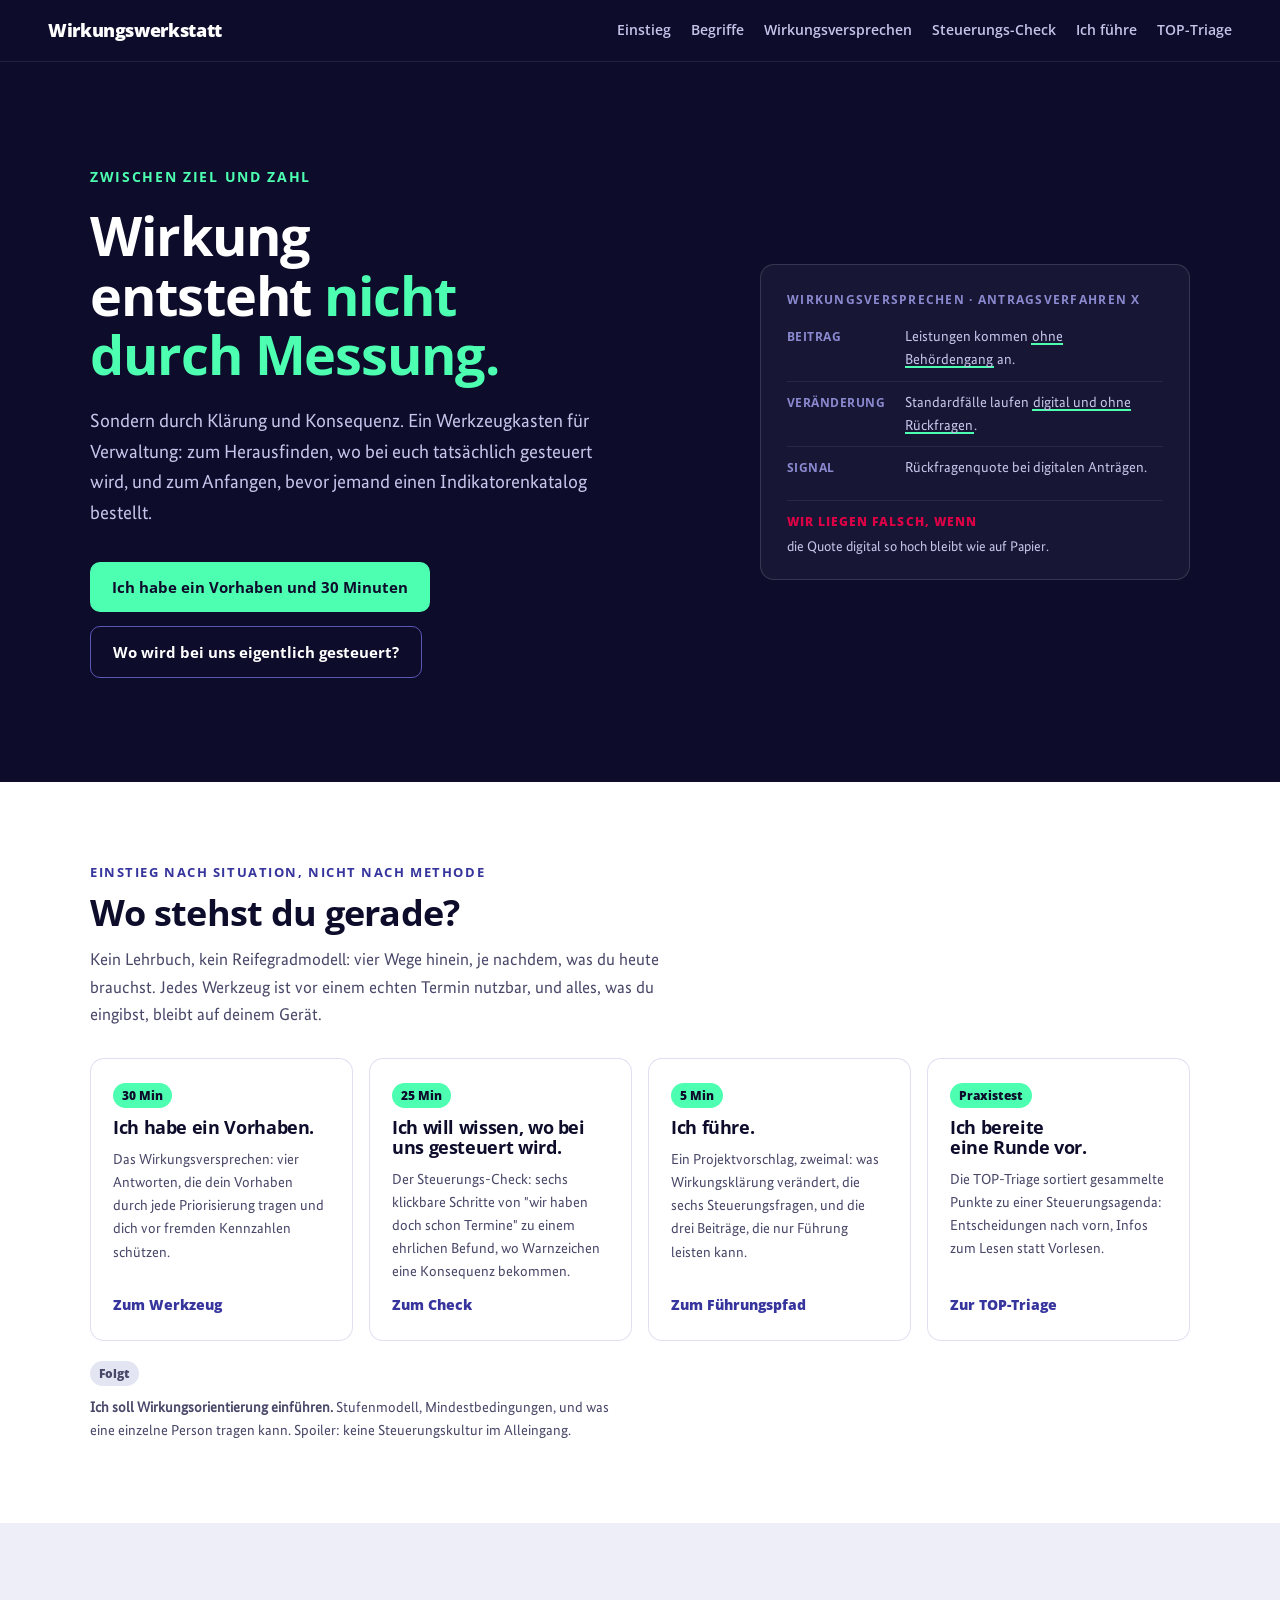
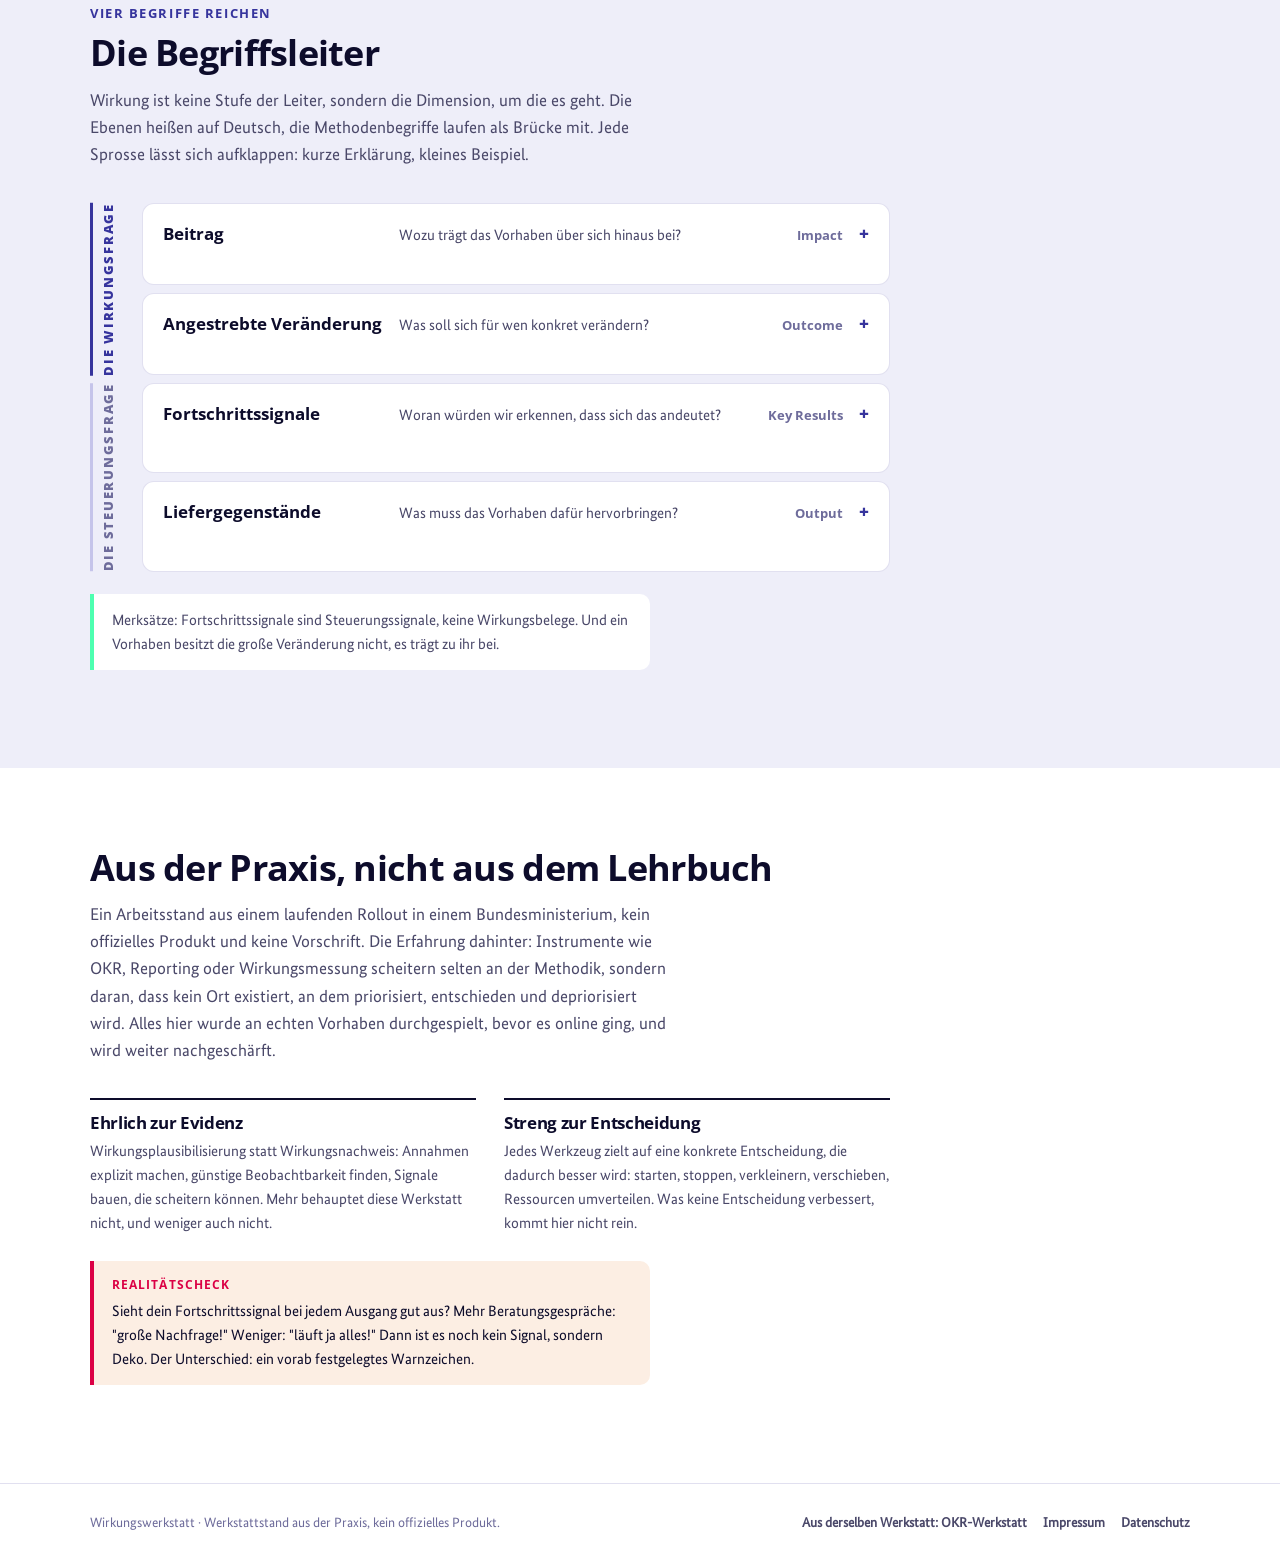
==== index.html @ 500b24b6 "Redesign" ====
<!DOCTYPE html>
<html lang="de">
<head>
<meta charset="UTF-8">
<meta name="viewport" content="width=device-width, initial-scale=1.0">
<title>Wirkungswerkstatt · Werkzeuge für Wirkungsorientierung in der Verwaltung</title>
<meta name="description" content="Werkzeuge für Wirkungsorientierung und Wirkungssteuerung in der Verwaltung: Klärung vor Messung, Entscheidungen vor Indikatoren. Ein Werkstattstand aus der Praxis.">
<link rel="stylesheet" href="shared/style.css">
</head>
<body>

<nav class="top">
  <a class="brand" href="index.html">Wirkungswerkstatt</a>
  <div class="links">
    <a href="#pfade">Einstieg</a>
    <a href="#leiter">Begriffe</a>
    <a href="wirkungsversprechen.html">Wirkungsversprechen</a>
    <a href="steuerungs-check.html">Steuerungs-Check</a>
    <a href="fuehrungspfad.html">Ich führe</a>
    <a href="top-triage.html">TOP-Triage</a>
  </div>
</nav>

<header class="hero">
  <div class="wrap split">
    <div>
      <div class="kicker">Zwischen Ziel und Zahl</div>
      <h1>Wirkung entsteht <span class="hl">nicht durch Messung.</span></h1>
      <p class="sub">Sondern durch Klärung und Konsequenz. Ein Werkzeugkasten für Verwaltung: zum Herausfinden, wo bei euch tatsächlich gesteuert wird, und zum Anfangen, bevor jemand einen Indikatorenkatalog bestellt.</p>
      <div class="ctas">
        <a class="btn minze" href="wirkungsversprechen.html">Ich habe ein Vorhaben und 30 Minuten</a>
        <a class="btn ghost-dunkel" href="steuerungs-check.html">Wo wird bei uns eigentlich gesteuert?</a>
      </div>
    </div>
    <div class="werkzettel" aria-hidden="true">
      <div class="wz-label">Wirkungsversprechen · Antragsverfahren X</div>
      <div class="wz-row" style="border-top:none; padding-top:0;"><span class="wz-k">Beitrag</span><span class="wz-v">Leistungen kommen <span class="mk">ohne Behördengang</span>&nbsp;an.</span></div>
      <div class="wz-row"><span class="wz-k">Veränderung</span><span class="wz-v">Standardfälle laufen <span class="mk">digital und ohne Rückfragen</span>.</span></div>
      <div class="wz-row"><span class="wz-k">Signal</span><span class="wz-v">Rückfragenquote bei digitalen Anträgen.</span></div>
      <div class="wz-warn"><b>Wir liegen falsch, wenn</b>die Quote digital so hoch bleibt wie auf Papier.</div>
    </div>
  </div>
</header>

<main class="page">

<section id="pfade">
  <div class="wrap">
    <div class="sec-kicker">Einstieg nach Situation, nicht nach Methode</div>
    <h2>Wo stehst du gerade?</h2>
    <p class="lead">Kein Lehrbuch, kein Reifegradmodell: vier Wege hinein, je nachdem, was du heute brauchst. Jedes Werkzeug ist vor einem echten Termin nutzbar, und alles, was du eingibst, bleibt auf deinem Gerät.</p>
    <div class="cards">
      <a class="pfad" href="wirkungsversprechen.html">
        <span class="zeit">30 Min</span>
        <h3>Ich habe ein Vorhaben.</h3>
        <p>Das Wirkungsversprechen: vier Antworten, die dein Vorhaben durch jede Priorisierung tragen und dich vor fremden Kennzahlen schützen.</p>
        <span class="go">Zum Werkzeug</span>
      </a>
      <a class="pfad" href="steuerungs-check.html">
        <span class="zeit">25 Min</span>
        <h3>Ich will wissen, wo bei uns gesteuert wird.</h3>
        <p>Der Steuerungs-Check: sechs klickbare Schritte von "wir haben doch schon Termine" zu einem ehrlichen Befund, wo Warnzeichen eine Konsequenz bekommen.</p>
        <span class="go">Zum Check</span>
      </a>
      <a class="pfad" href="fuehrungspfad.html">
        <span class="zeit">5 Min</span>
        <h3>Ich führe.</h3>
        <p>Ein Projektvorschlag, zweimal: was Wirkungsklärung verändert, die sechs Steuerungsfragen, und die drei Beiträge, die nur Führung leisten kann.</p>
        <span class="go">Zum Führungspfad</span>
      </a>
      <a class="pfad" href="top-triage.html">
        <span class="zeit">Praxistest</span>
        <h3>Ich bereite eine Runde vor.</h3>
        <p>Die TOP-Triage sortiert gesammelte Punkte zu einer Steuerungsagenda: Entscheidungen nach vorn, Infos zum Lesen statt Vorlesen.</p>
        <span class="go">Zur TOP-Triage</span>
      </a>
    </div>
    <p class="folgt-note"><span class="pill">Folgt</span><span><b>Ich soll Wirkungsorientierung einführen.</b> Stufenmodell, Mindestbedingungen, und was eine einzelne Person tragen kann. Spoiler: keine Steuerungskultur im Alleingang.</span></p>
  </div>
</section>

<section id="leiter" class="tint">
  <div class="wrap">
    <div class="sec-kicker">Vier Begriffe reichen</div>
    <h2>Die Begriffsleiter</h2>
    <p class="lead">Wirkung ist keine Stufe der Leiter, sondern die Dimension, um die es geht. Die Ebenen heißen auf Deutsch, die Methodenbegriffe laufen als Brücke mit. Jede Sprosse lässt sich aufklappen: kurze Erklärung, kleines Beispiel.</p>
    <div class="leiter">
      <div class="dim">Die Wirkungsfrage</div>
      <details class="sprosse">
        <summary><b>Beitrag</b><span>Wozu trägt das Vorhaben über sich hinaus bei?</span><em>Impact</em></summary>
        <div class="mehr">
          <p>Der Blick nach oben: eine Strategie, ein Zielbild, ein politischer Auftrag. Ein Vorhaben besitzt diese Ebene nie allein, deshalb heißt sie Beitrag und nicht Ziel. Der Bezugspunkt bleibt bewusst offen: Nimm das, woran sich dein Haus tatsächlich orientiert.</p>
          <p class="bsp"><b>Beispiel</b> Das Vorhaben trägt dazu bei, dass Bürgerinnen und Bürger Leistungen ohne Behördengang erhalten, indem es das antragsstärkste Verfahren des Hauses digitalisiert.</p>
        </div>
      </details>
      <details class="sprosse">
        <summary><b>Angestrebte Veränderung</b><span>Was soll sich für wen konkret verändern?</span><em>Outcome</em></summary>
        <div class="mehr">
          <p>Ein Zustand, kein Ding: Was machen welche Menschen künftig anders als heute? "Es gibt eine Plattform" ist keine Veränderung, das ist ein Liefergegenstand. Die Veränderung ist, was mit dem Ding anders läuft.</p>
          <p class="bsp"><b>Beispiel</b> Heute reichen Antragstellende auf Papier ein und warten wochenlang ohne Statusinfo. Künftig reichen die häufigsten Fallgruppen digital ein, ohne Rückfragen und mit sichtbarem Stand.</p>
        </div>
      </details>
      <div class="dim zwei">Die Steuerungsfrage</div>
      <details class="sprosse">
        <summary><b>Fortschrittssignale</b><span>Woran würden wir erkennen, dass sich das andeutet?</span><em>Key Results</em></summary>
        <div class="mehr">
          <p>Frühe Anzeichen, dass sich die Veränderung andeutet: Steuerungssignale, keine Wirkungsbelege. Jedes Signal braucht einen Ausgangswert und einen Satz, der wehtun kann: "Wir liegen falsch, wenn".</p>
          <p class="bsp"><b>Beispiel</b> Rückfragenquote bei digitalen Anträgen. Wir liegen falsch, wenn sie digital genauso hoch bleibt wie auf Papier: Dann liegt das Problem im Verfahren, nicht im Formular.</p>
        </div>
      </details>
      <details class="sprosse">
        <summary><b>Liefergegenstände</b><span>Was muss das Vorhaben dafür hervorbringen?</span><em>Output</em></summary>
        <div class="mehr">
          <p>Das, was das Vorhaben herstellt: Produkte, Prozesse, Standards, Freigaben. Unverzichtbar, aber kein Erfolgsnachweis: Dass etwas fertig ist, heißt noch nicht, dass sich etwas ändert.</p>
          <p class="bsp"><b>Beispiel</b> Antragsstrecke für die drei häufigsten Fallgruppen, Schnittstelle zum Fachverfahren, angepasste Arbeitsanweisung.</p>
        </div>
      </details>
    </div>
    <div class="hint">Merksätze: Fortschrittssignale sind Steuerungssignale, keine Wirkungsbelege. Und ein Vorhaben besitzt die große Veränderung nicht, es trägt zu ihr bei.</div>
  </div>
</section>

<section>
  <div class="wrap">
    <h2>Aus der Praxis, nicht aus dem Lehrbuch</h2>
    <p class="lead">Ein Arbeitsstand aus einem laufenden Rollout in einem Bundesministerium, kein offizielles Produkt und keine Vorschrift. Die Erfahrung dahinter: Instrumente wie OKR, Reporting oder Wirkungsmessung scheitern selten an der Methodik, sondern daran, dass kein Ort existiert, an dem priorisiert, entschieden und depriorisiert wird. Alles hier wurde an echten Vorhaben durchgespielt, bevor es online ging, und wird weiter nachgeschärft.</p>
    <div class="prinzipien">
      <div class="p">
        <h3>Ehrlich zur Evidenz</h3>
        <p>Wirkungsplausibilisierung statt Wirkungsnachweis: Annahmen explizit machen, günstige Beobachtbarkeit finden, Signale bauen, die scheitern können. Mehr behauptet diese Werkstatt nicht, und weniger auch nicht.</p>
      </div>
      <div class="p">
        <h3>Streng zur Entscheidung</h3>
        <p>Jedes Werkzeug zielt auf eine konkrete Entscheidung, die dadurch besser wird: starten, stoppen, verkleinern, verschieben, Ressourcen umverteilen. Was keine Entscheidung verbessert, kommt hier nicht rein.</p>
      </div>
    </div>
    <div class="rcheck" style="margin-top:26px;">
      <b>Realitätscheck</b>
      Sieht dein Fortschrittssignal bei jedem Ausgang gut aus? Mehr Beratungsgespräche: "große Nachfrage!" Weniger: "läuft ja alles!" Dann ist es noch kein Signal, sondern Deko. Der Unterschied: ein vorab festgelegtes Warnzeichen.
    </div>
  </div>
</section>

</main>

<footer class="site">
  <div class="inner">
    <div>Wirkungswerkstatt · Werkstattstand aus der Praxis, kein offizielles Produkt.</div>
    <div class="flinks">
      <a href="https://www.okr-werkstatt.org" target="_blank" rel="noopener">Aus derselben Werkstatt: OKR-Werkstatt</a>
      <a href="impressum.html">Impressum</a>
      <a href="datenschutz.html">Datenschutz</a>
    </div>
  </div>
</footer>

</body>
</html>
---- shared/style.css ----
/* ============================================================
   Wirkungswerkstatt: gemeinsames Stylesheet (v1.0)
   Design-Familie der OKR-Werkstatt, ohne Chevron-Motiv.

   Seitengerüst für neue Seiten:
   <link rel="stylesheet" href="shared/style.css">
   <nav class="top"> Brand links, Links rechts, Badge </nav>
   <main class="page"> Inhalt in <section> Blöcken </main>
   <footer class="site"> Werkstattstand + Impressum/Datenschutz </footer>
   ============================================================ */

@font-face {
  font-family: 'BundesSans';
  src: url('../assets/fonts/BundesSans-Web-Regular.woff2') format('woff2'),
       url('../assets/fonts/BundesSans-Web-Regular.woff') format('woff');
  font-weight: 400; font-style: normal; font-display: swap;
}
@font-face {
  font-family: 'BundesSans';
  src: url('../assets/fonts/BundesSans-Web-RegularItalic.woff2') format('woff2'),
       url('../assets/fonts/BundesSans-Web-RegularItalic.woff') format('woff');
  font-weight: 400; font-style: italic; font-display: swap;
}
@font-face {
  font-family: 'Open Sans';
  src: url('../assets/fonts/OpenSans-Variable.ttf') format('truetype');
  font-weight: 300 800; font-style: normal; font-display: swap;
}

:root {
  --blau: #36349D; --minze: #4DFFB0; --kirsche: #DB0045;
  --lavendel: #E3E6F2; --weiss: #FFFFFF; --dunkel: #0D0C2B;
  --blau-10: #EEEEF9; --blau-20: #C5C4EA; --blau-40: #8B89CF;
  --blau-60: #5957B4; --kirsche-10: #FCEEE3; --minze-20: #C9FFF0;
  --fg: var(--dunkel); --fg-2: #4A4869; --fg-muted: #6E6C9B;
  --line: rgba(54,52,157,0.15);
  --display: 'Open Sans', system-ui, sans-serif;
  --body: 'BundesSans', 'Open Sans', system-ui, sans-serif;
}

* { margin: 0; padding: 0; box-sizing: border-box; }
html { scroll-behavior: smooth; -webkit-font-smoothing: antialiased; }
body { font-family: var(--body); color: var(--fg); background: var(--weiss); line-height: 1.6; }
::selection { background: var(--minze); color: var(--dunkel); }
h1,h2,h3,h4 { font-family: var(--display); font-weight: 700; letter-spacing: -0.02em; line-height: 1.1; }
a { color: inherit; }

/* ---------- Navigation (dunkel, auf allen Seiten) ---------- */
nav.top { display: flex; align-items: center; justify-content: space-between; gap: 14px; padding: 16px clamp(18px,4vw,48px); background: var(--dunkel); border-bottom: 1px solid rgba(255,255,255,0.08); flex-wrap: wrap; }
nav.top .brand { font-family: var(--display); font-weight: 800; font-size: 18px; letter-spacing: -0.02em; color: var(--weiss); text-decoration: none; }
nav.top .brand:hover { color: var(--minze); }
nav.top .links { display: flex; gap: 20px; font-family: var(--display); font-size: 14px; font-weight: 600; color: var(--blau-20); flex-wrap: wrap; }
nav.top .links a { text-decoration: none; color: var(--blau-20); }
nav.top .links a:hover, nav.top .links a.act { color: var(--minze); }

/* ---------- Seitenraster ---------- */
main.page { display: block; }
.wrap { width: min(1100px, 92vw); margin-inline: auto; }
.wrap-narrow { width: min(760px, 92vw); margin-inline: auto; }
section { padding: clamp(44px,6.5vw,80px) clamp(18px,4vw,48px); }
section.tint { background: var(--blau-10); }
.sec-kicker { font-family: var(--display); font-weight: 700; font-size: 13px; letter-spacing: 0.12em; text-transform: uppercase; color: var(--blau); margin-bottom: 10px; }
section h2 { font-size: clamp(25px,3.2vw,36px); margin-bottom: 14px; }
section h3 { font-size: 19px; margin: 26px 0 8px; }
p.lead { color: var(--fg-2); max-width: 64ch; font-size: 17px; }
.prose p { max-width: 70ch; margin: 10px 0; color: var(--fg); font-size: 16px; }
.prose ul, .prose ol { margin: 10px 0 10px 22px; max-width: 68ch; }
.prose li { margin-bottom: 8px; }

/* ---------- Hero (dunkel) ---------- */
header.hero { background: var(--dunkel); color: var(--weiss); padding: clamp(52px,8.5vw,104px) clamp(18px,4vw,48px); }
.hero .kicker { font-family: var(--display); font-weight: 700; font-size: 14px; letter-spacing: 0.12em; text-transform: uppercase; color: var(--minze); margin-bottom: 18px; }
.hero h1 { font-size: clamp(33px,5.2vw,60px); max-width: 18ch; }
.hero h1 .hl { color: var(--minze); }
.hero p.sub { margin-top: 22px; max-width: 56ch; font-size: clamp(16px,2vw,19px); color: var(--blau-20); }
.hero .ctas { margin-top: 34px; display: flex; gap: 14px; flex-wrap: wrap; }

/* ---------- Buttons ---------- */
.btn { font-family: var(--display); font-weight: 700; font-size: 15px; text-decoration: none; padding: 13px 22px; border-radius: 10px; display: inline-block; border: none; cursor: pointer; }
.btn.minze { background: var(--minze); color: var(--dunkel); }
.btn.minze:hover { background: var(--minze-20); }
.btn.blau { background: var(--blau); color: var(--weiss); }
.btn.blau:hover { background: var(--blau-60); }
.btn.ghost-dunkel { border: 1.5px solid var(--blau-60); color: var(--weiss); background: none; }
.btn.ghost-dunkel:hover { border-color: var(--minze); color: var(--minze); }
.btn.ghost { border: 1.5px solid var(--blau-20); color: var(--fg-2); background: none; }
.btn.ghost:hover { border-color: var(--blau); color: var(--blau); }

/* ---------- Karten & Pfade ---------- */
.cards { display: grid; grid-template-columns: repeat(auto-fit, minmax(240px, 1fr)); gap: 16px; margin-top: 30px; }
.pfad { border: 1px solid var(--line); border-radius: 14px; padding: 24px 22px; text-decoration: none; display: flex; flex-direction: column; gap: 10px; transition: border-color .2s, transform .2s; background: var(--weiss); }
a.pfad:hover { border-color: var(--blau); transform: translateY(-2px); }
.pfad .zeit { align-self: flex-start; font-family: var(--display); font-size: 12px; font-weight: 800; padding: 3px 9px; border-radius: 999px; background: var(--minze); color: var(--dunkel); }
.pfad .zeit.folgt { background: var(--lavendel); color: var(--fg-2); }
.pfad h3 { font-size: 18px; margin: 0; }
.pfad p { font-size: 14.5px; color: var(--fg-2); }
.pfad .go { margin-top: auto; font-family: var(--display); font-weight: 800; font-size: 14px; color: var(--blau); }
.pfad.folgt { opacity: 0.75; }
.card { background: var(--weiss); border: 1px solid var(--line); border-radius: 14px; padding: 20px; }

/* ---------- Hinweis- und Realitätscheck-Kästen ---------- */
.hint { background: var(--weiss); border-left: 4px solid var(--minze); border-radius: 0 10px 10px 0; padding: 14px 18px; font-size: 15px; color: var(--fg-2); margin: 18px 0; max-width: 70ch; }
.rcheck { background: var(--kirsche-10); border-left: 4px solid var(--kirsche); border-radius: 0 10px 10px 0; padding: 14px 18px; font-size: 15px; margin: 18px 0; max-width: 70ch; }
.rcheck b, .rcheck .rlabel { color: var(--kirsche); font-family: var(--display); font-size: 12px; letter-spacing: 0.09em; text-transform: uppercase; display: block; margin-bottom: 5px; }

/* ---------- Begriffsleiter ---------- */
.leiter { margin-top: 30px; display: grid; grid-template-columns: 34px 1fr; gap: 0 18px; max-width: 800px; }
.leiter .dim { grid-column: 1; grid-row: 1 / span 2; writing-mode: vertical-rl; transform: rotate(180deg); text-align: center; font-family: var(--display); font-weight: 800; font-size: 12.5px; letter-spacing: 0.14em; text-transform: uppercase; color: var(--blau); border-right: 3px solid var(--blau); padding-right: 6px; margin: 4px 0; }
.leiter .dim.zwei { grid-row: 3 / span 2; color: var(--fg-muted); border-right-color: var(--blau-20); }
.leiter details.sprosse { grid-column: 2; background: var(--weiss); border: 1px solid var(--line); border-radius: 12px; margin: 4px 0; transition: border-color .2s; }
.leiter details.sprosse:hover { border-color: var(--blau); }
.leiter .sprosse summary { padding: 16px 20px; display: flex; align-items: baseline; gap: 16px; flex-wrap: wrap; cursor: pointer; list-style: none; }
.leiter .sprosse summary::-webkit-details-marker { display: none; }
.leiter .sprosse summary b { font-family: var(--display); font-size: 17px; min-width: 220px; }
.leiter .sprosse summary span { color: var(--fg-2); font-size: 15px; }
.leiter .sprosse summary em { margin-left: auto; font-style: normal; font-size: 12.5px; color: var(--fg-muted); font-family: var(--display); font-weight: 700; }
.leiter .sprosse summary::after { content: '+'; font-family: var(--display); font-weight: 800; font-size: 17px; color: var(--blau); line-height: 1; flex-shrink: 0; }
.leiter .sprosse[open] summary::after { content: '\2212'; }
.leiter .sprosse .mehr { padding: 0 20px 16px; font-size: 14.5px; color: var(--fg-2); max-width: 68ch; }
.leiter .sprosse .mehr p { margin: 0 0 10px; }
.leiter .sprosse .mehr .bsp { background: var(--blau-10); border-radius: 8px; padding: 10px 14px; margin-bottom: 0; }
.leiter .sprosse .mehr .bsp b { display: block; font-family: var(--display); font-size: 11.5px; letter-spacing: 0.09em; text-transform: uppercase; color: var(--blau); margin-bottom: 3px; }

/* ---------- Tabellen ---------- */
table.ww { width: 100%; border-collapse: collapse; margin: 14px 0; font-size: 15px; }
table.ww th { font-family: var(--display); font-size: 13px; text-align: left; padding: 10px 12px; border-bottom: 2px solid var(--blau); color: var(--blau); }
table.ww td { padding: 10px 12px; border-bottom: 1px solid var(--line); vertical-align: top; }

/* ---------- Vorher/Nachher ---------- */
.vn { display: grid; grid-template-columns: 1fr 1fr; gap: 18px; margin-top: 26px; }
@media (max-width: 860px) { .vn { grid-template-columns: 1fr; } }
.vn .col { border: 1px solid var(--line); border-radius: 14px; padding: 22px; background: var(--weiss); }
.vn .col.nachher { border-color: var(--blau); box-shadow: 0 14px 34px rgba(13,12,43,0.07); }
.vn .collabel { font-family: var(--display); font-weight: 800; font-size: 12.5px; letter-spacing: 0.1em; text-transform: uppercase; margin-bottom: 12px; }
.vn .vorher .collabel { color: var(--fg-muted); }
.vn .nachher .collabel { color: var(--blau); }
.vn p, .vn li { font-size: 14.5px; color: var(--fg-2); }
.vn b { color: var(--fg); }
.vn ol, .vn ul { margin: 8px 0 8px 18px; }

/* ---------- Footer ---------- */
footer.site { border-top: 1px solid var(--line); padding: 28px clamp(18px,4vw,48px); color: var(--fg-muted); font-size: 13.5px; }
footer.site .inner { width: min(1100px,92vw); margin-inline: auto; display: flex; justify-content: space-between; gap: 18px; flex-wrap: wrap; }
footer.site a { color: var(--fg-2); font-weight: 600; text-decoration: none; }
footer.site a:hover { color: var(--blau); }
footer.site .flinks { display: flex; gap: 16px; flex-wrap: wrap; }

@media (max-width: 700px) {
  nav.top .links { width: 100%; justify-content: flex-start; gap: 14px; }
}

/* ---------- v1.3: Hero-Split, Prinzipien, Folgt-Zeile ---------- */
h1, h2, h3 { text-wrap: balance; }
p.lead, .prose p { text-wrap: pretty; }

/* Hero-Split (nur index.html, opt-in via .split) */
.hero .wrap.split { display: grid; grid-template-columns: minmax(0, 1.05fr) minmax(0, 0.95fr); gap: clamp(28px, 5vw, 72px); align-items: center; }
.hero .wrap.split h1 { font-size: clamp(32px, 4.5vw, 54px); max-width: 22ch; }
.werkzettel { justify-self: end; width: min(430px, 100%); background: rgba(255,255,255,0.045); border: 1px solid rgba(255,255,255,0.14); border-radius: 14px; padding: 26px 26px 22px; }
.werkzettel .wz-label { font-family: var(--display); font-weight: 700; font-size: 11.5px; letter-spacing: 0.11em; text-transform: uppercase; color: var(--blau-40); margin-bottom: 16px; }
.werkzettel .wz-row { display: grid; grid-template-columns: 108px 1fr; gap: 10px; padding: 9px 0; border-top: 1px solid rgba(255,255,255,0.08); font-size: 14.5px; }
.werkzettel .wz-k { font-family: var(--display); font-weight: 700; font-size: 12px; letter-spacing: 0.04em; text-transform: uppercase; color: var(--blau-40); padding-top: 2px; }
.werkzettel .wz-v { color: var(--blau-20); }
.werkzettel .wz-v .mk { box-shadow: inset 0 -2px 0 var(--minze); padding: 0 1px; }
.werkzettel .wz-warn { margin-top: 12px; border-top: 1px solid rgba(255,255,255,0.08); padding-top: 12px; font-size: 14px; color: var(--blau-20); }
.werkzettel .wz-warn b { display: block; font-family: var(--display); font-size: 11.5px; letter-spacing: 0.09em; text-transform: uppercase; color: var(--kirsche); margin-bottom: 3px; font-weight: 800; }
@media (max-width: 979px) { .hero .wrap.split { grid-template-columns: 1fr; } .werkzettel { display: none; } }

/* Prinzipien: Hairline-Spalten statt Karten */
.prinzipien { display: grid; grid-template-columns: repeat(auto-fit, minmax(280px, 1fr)); gap: 28px; margin-top: 34px; max-width: 800px; }
.prinzipien .p { border-top: 2px solid var(--dunkel); padding-top: 14px; }
.prinzipien .p h3 { margin: 0 0 6px; font-size: 17px; }
.prinzipien .p p { font-size: 15px; color: var(--fg-2); }

/* Folgt-Zeile unter dem Pfade-Grid */
.folgt-note { margin-top: 20px; font-size: 14.5px; color: var(--fg-2); display: flex; align-items: baseline; gap: 10px; flex-wrap: wrap; max-width: 75ch; }
.folgt-note .pill { flex-shrink: 0; font-family: var(--display); font-size: 12px; font-weight: 800; padding: 3px 9px; border-radius: 999px; background: var(--lavendel); color: var(--fg-2); }
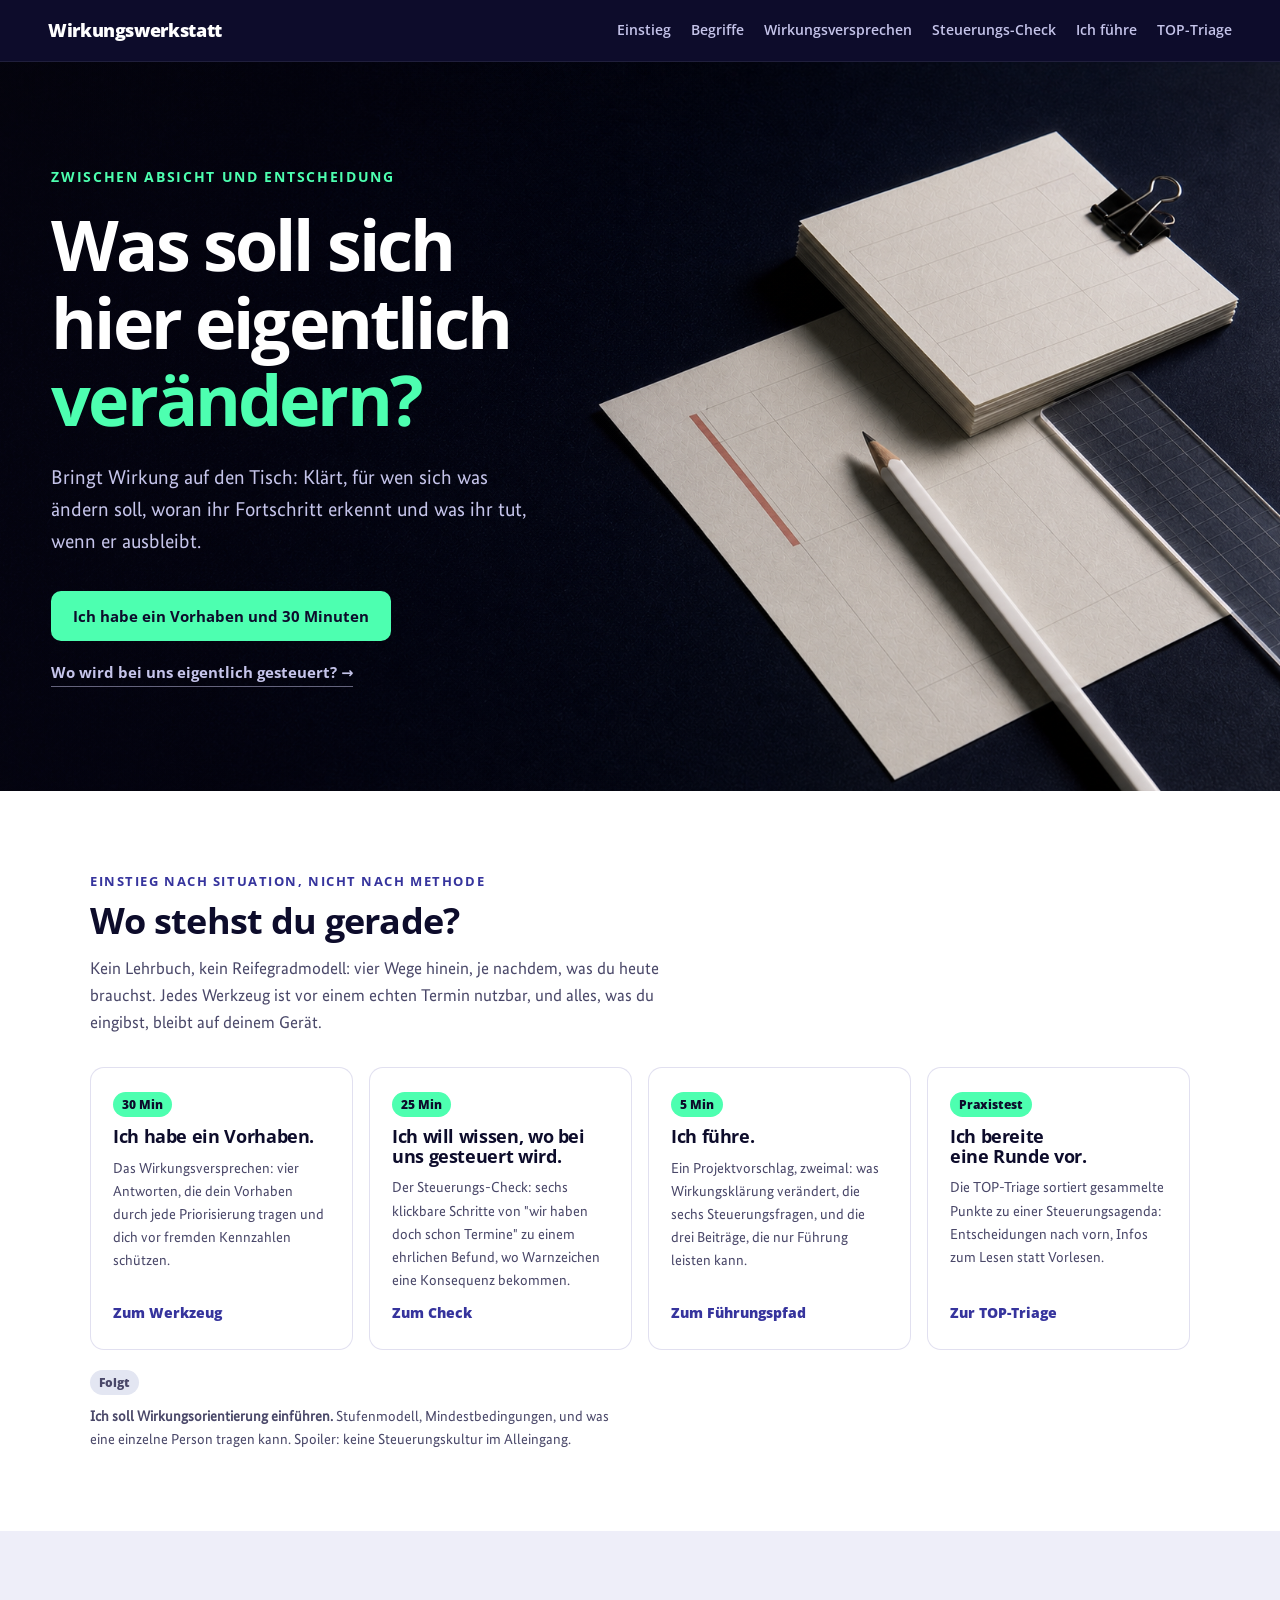
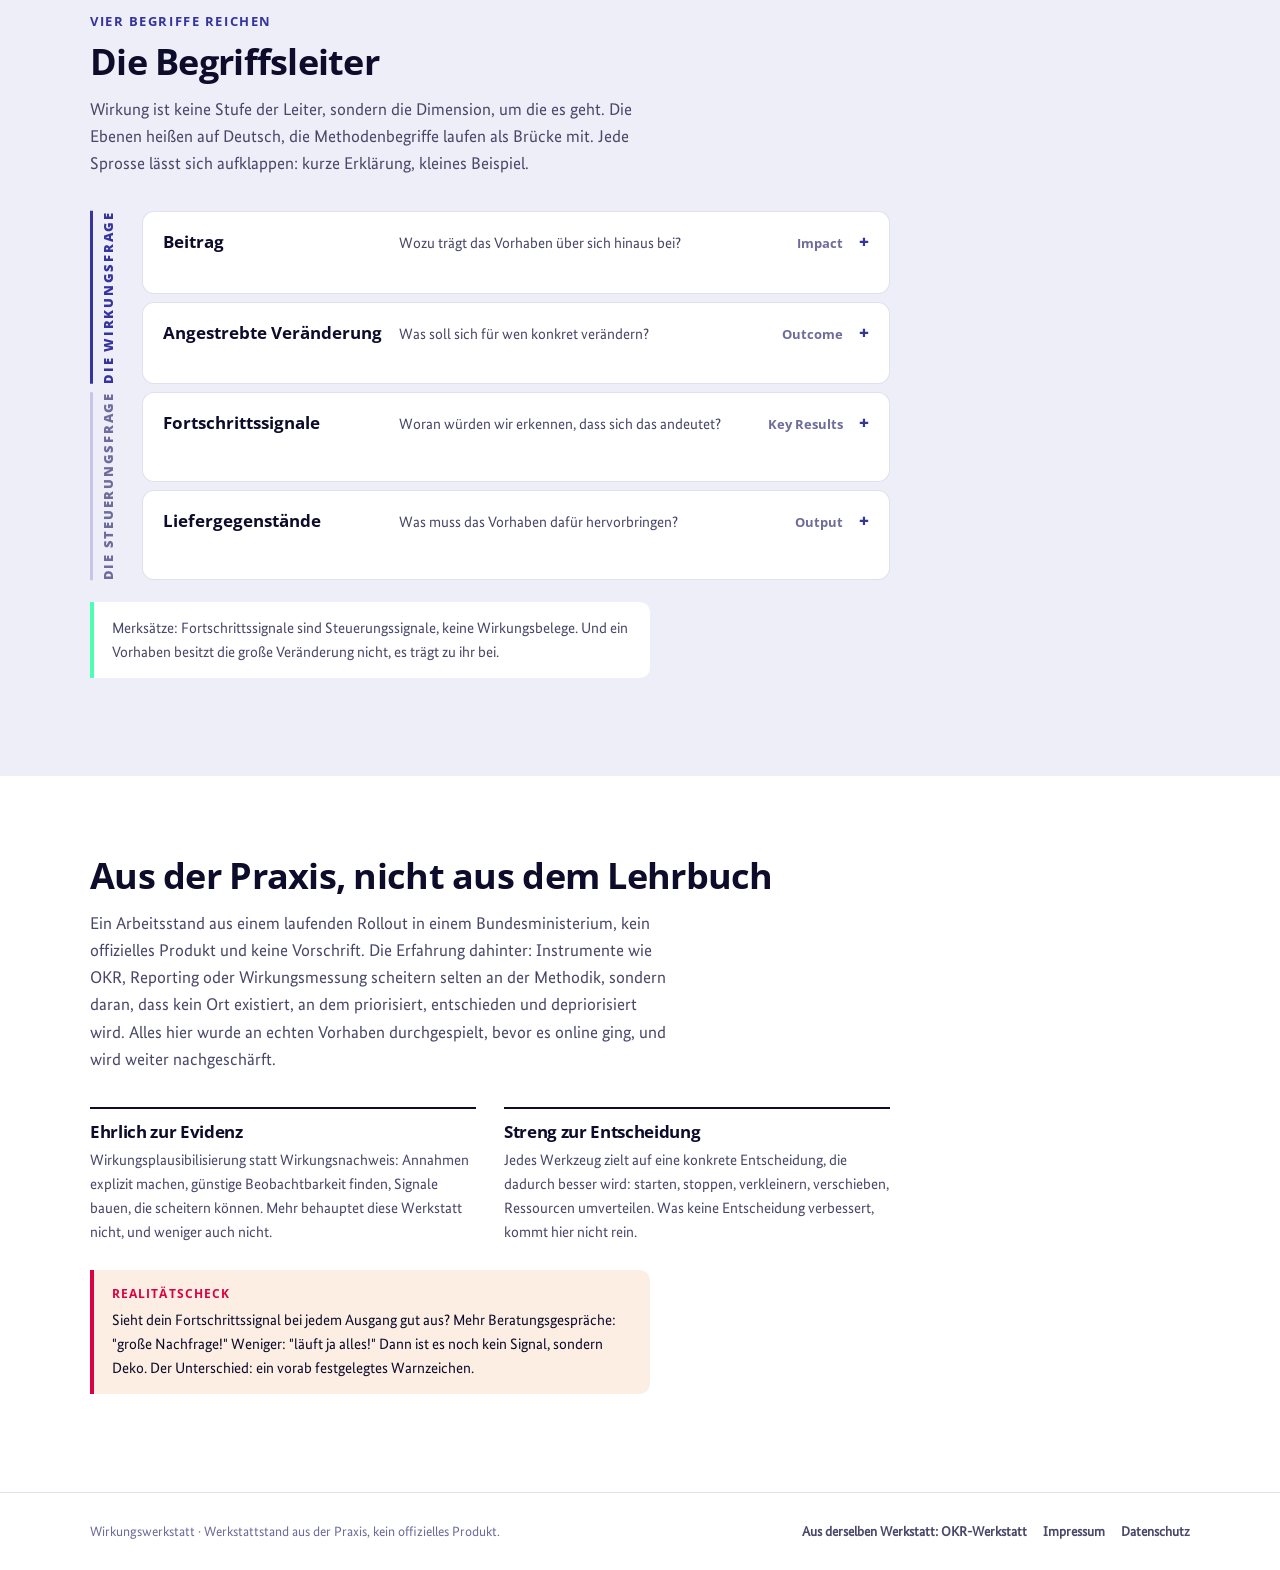
==== commit d43591f2: "Launch photographic Wirkungswerkstatt hero" ====
--- a/index.html
+++ b/index.html
@@ -21,23 +21,16 @@
   </div>
 </nav>
 
-<header class="hero">
-  <div class="wrap split">
-    <div>
-      <div class="kicker">Zwischen Ziel und Zahl</div>
-      <h1>Wirkung entsteht <span class="hl">nicht durch Messung.</span></h1>
-      <p class="sub">Sondern durch Klärung und Konsequenz. Ein Werkzeugkasten für Verwaltung: zum Herausfinden, wo bei euch tatsächlich gesteuert wird, und zum Anfangen, bevor jemand einen Indikatorenkatalog bestellt.</p>
+<header class="hero photohero">
+  <div class="wrap">
+    <div class="hero-copy">
+      <div class="kicker">Zwischen Absicht und Entscheidung</div>
+      <h1>Was soll sich hier eigentlich <span class="hl">verändern?</span></h1>
+      <p class="sub">Bringt Wirkung auf den Tisch: Klärt, für wen sich was ändern soll, woran ihr Fortschritt erkennt und was ihr tut, wenn er ausbleibt.</p>
       <div class="ctas">
         <a class="btn minze" href="wirkungsversprechen.html">Ich habe ein Vorhaben und 30 Minuten</a>
-        <a class="btn ghost-dunkel" href="steuerungs-check.html">Wo wird bei uns eigentlich gesteuert?</a>
+        <a class="quiet-link" href="steuerungs-check.html">Wo wird bei uns eigentlich gesteuert? →</a>
       </div>
-    </div>
-    <div class="werkzettel" aria-hidden="true">
-      <div class="wz-label">Wirkungsversprechen · Antragsverfahren X</div>
-      <div class="wz-row" style="border-top:none; padding-top:0;"><span class="wz-k">Beitrag</span><span class="wz-v">Leistungen kommen <span class="mk">ohne Behördengang</span>&nbsp;an.</span></div>
-      <div class="wz-row"><span class="wz-k">Veränderung</span><span class="wz-v">Standardfälle laufen <span class="mk">digital und ohne Rückfragen</span>.</span></div>
-      <div class="wz-row"><span class="wz-k">Signal</span><span class="wz-v">Rückfragenquote bei digitalen Anträgen.</span></div>
-      <div class="wz-warn"><b>Wir liegen falsch, wenn</b>die Quote digital so hoch bleibt wie auf Papier.</div>
     </div>
   </div>
 </header>
--- a/shared/style.css
+++ b/shared/style.css
@@ -74,6 +74,61 @@
 .hero h1 .hl { color: var(--minze); }
 .hero p.sub { margin-top: 22px; max-width: 56ch; font-size: clamp(16px,2vw,19px); color: var(--blau-20); }
 .hero .ctas { margin-top: 34px; display: flex; gap: 14px; flex-wrap: wrap; }
+
+/* Fotografischer Startseiten-Hero: Verwaltungs-Werkstatt */
+header.hero.photohero {
+  position: relative;
+  isolation: isolate;
+  min-height: min(720px, calc(100dvh - 62px));
+  display: grid;
+  align-items: center;
+  overflow: hidden;
+  background: var(--dunkel);
+}
+header.hero.photohero::before {
+  content: '';
+  position: absolute;
+  inset: 0;
+  z-index: -2;
+  background-image:
+    linear-gradient(90deg, rgba(13,12,43,0.12) 0%, rgba(13,12,43,0.04) 45%, rgba(13,12,43,0) 70%),
+    url('../assets/hero-werkstatt-binderclip-clean.png');
+  background-position: center;
+  background-size: cover;
+}
+header.hero.photohero::after {
+  content: '';
+  position: absolute;
+  inset: 0;
+  z-index: -1;
+  background: linear-gradient(90deg, rgba(13,12,43,0.18) 0%, rgba(13,12,43,0) 58%);
+  pointer-events: none;
+}
+.photohero .wrap { width: min(1180px, 92vw); }
+.photohero .hero-copy { max-width: 620px; }
+.photohero h1 { max-width: 14ch; font-size: clamp(42px,5.5vw,72px); letter-spacing: -0.04em; }
+.photohero p.sub { max-width: 48ch; font-size: clamp(17px,1.8vw,20px); }
+.photohero .ctas { align-items: center; gap: 20px; }
+.photohero .quiet-link {
+  color: var(--blau-20);
+  border-bottom: 1px solid rgba(197,196,234,0.5);
+  padding-bottom: 2px;
+  font-family: var(--display);
+  font-size: 14.5px;
+  font-weight: 700;
+  text-decoration: none;
+  transition: color .2s, border-color .2s;
+}
+.photohero .quiet-link:hover { color: var(--minze); border-color: var(--minze); }
+.photohero .quiet-link:focus-visible, .photohero .btn:focus-visible { outline: 3px solid var(--weiss); outline-offset: 4px; }
+
+@media (max-width: 760px) {
+  header.hero.photohero { min-height: 720px; align-items: end; padding-bottom: 56px; }
+  header.hero.photohero::before { background-position: 64% center; opacity: 0.5; }
+  header.hero.photohero::after { background: linear-gradient(0deg, rgba(13,12,43,0.98) 0%, rgba(13,12,43,0.74) 60%, rgba(13,12,43,0.15) 100%); }
+  .photohero .hero-copy { max-width: 100%; }
+  .photohero h1 { font-size: clamp(38px,11vw,54px); }
+}
 
 /* ---------- Buttons ---------- */
 .btn { font-family: var(--display); font-weight: 700; font-size: 15px; text-decoration: none; padding: 13px 22px; border-radius: 10px; display: inline-block; border: none; cursor: pointer; }
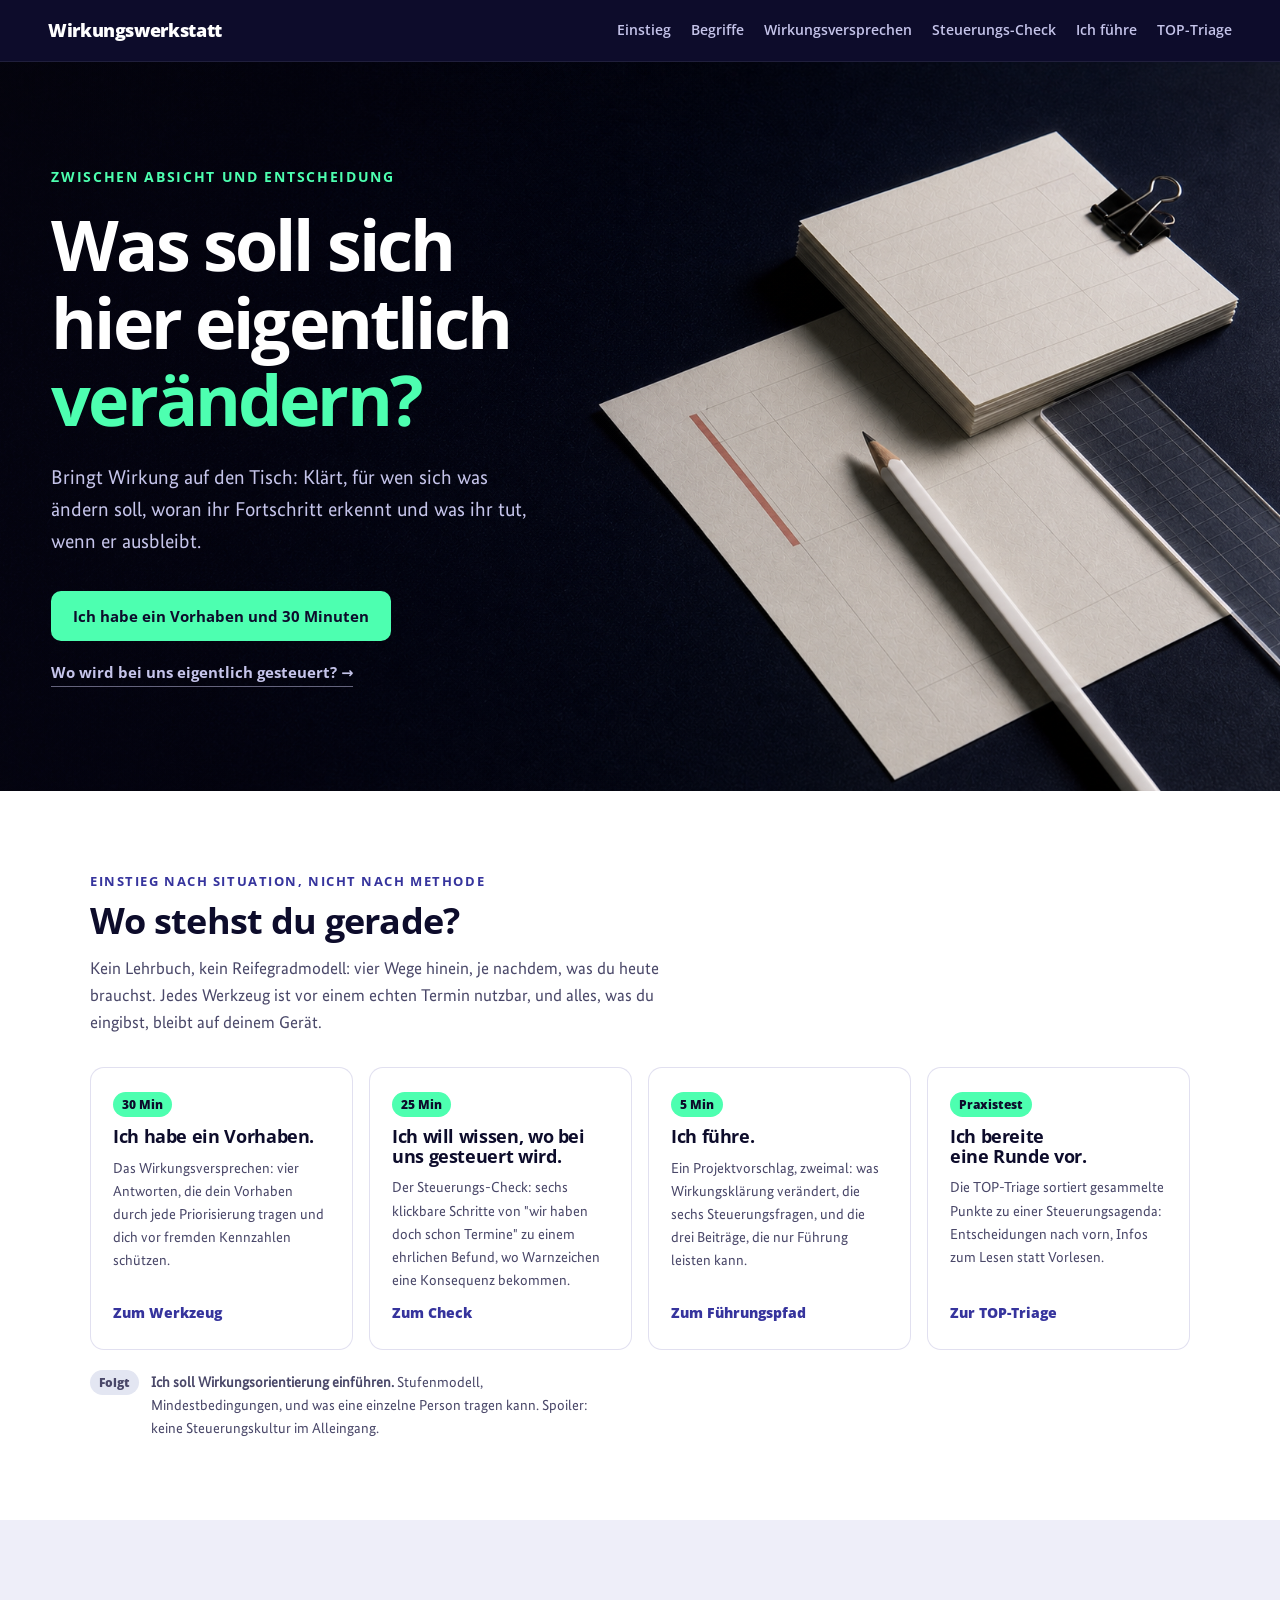
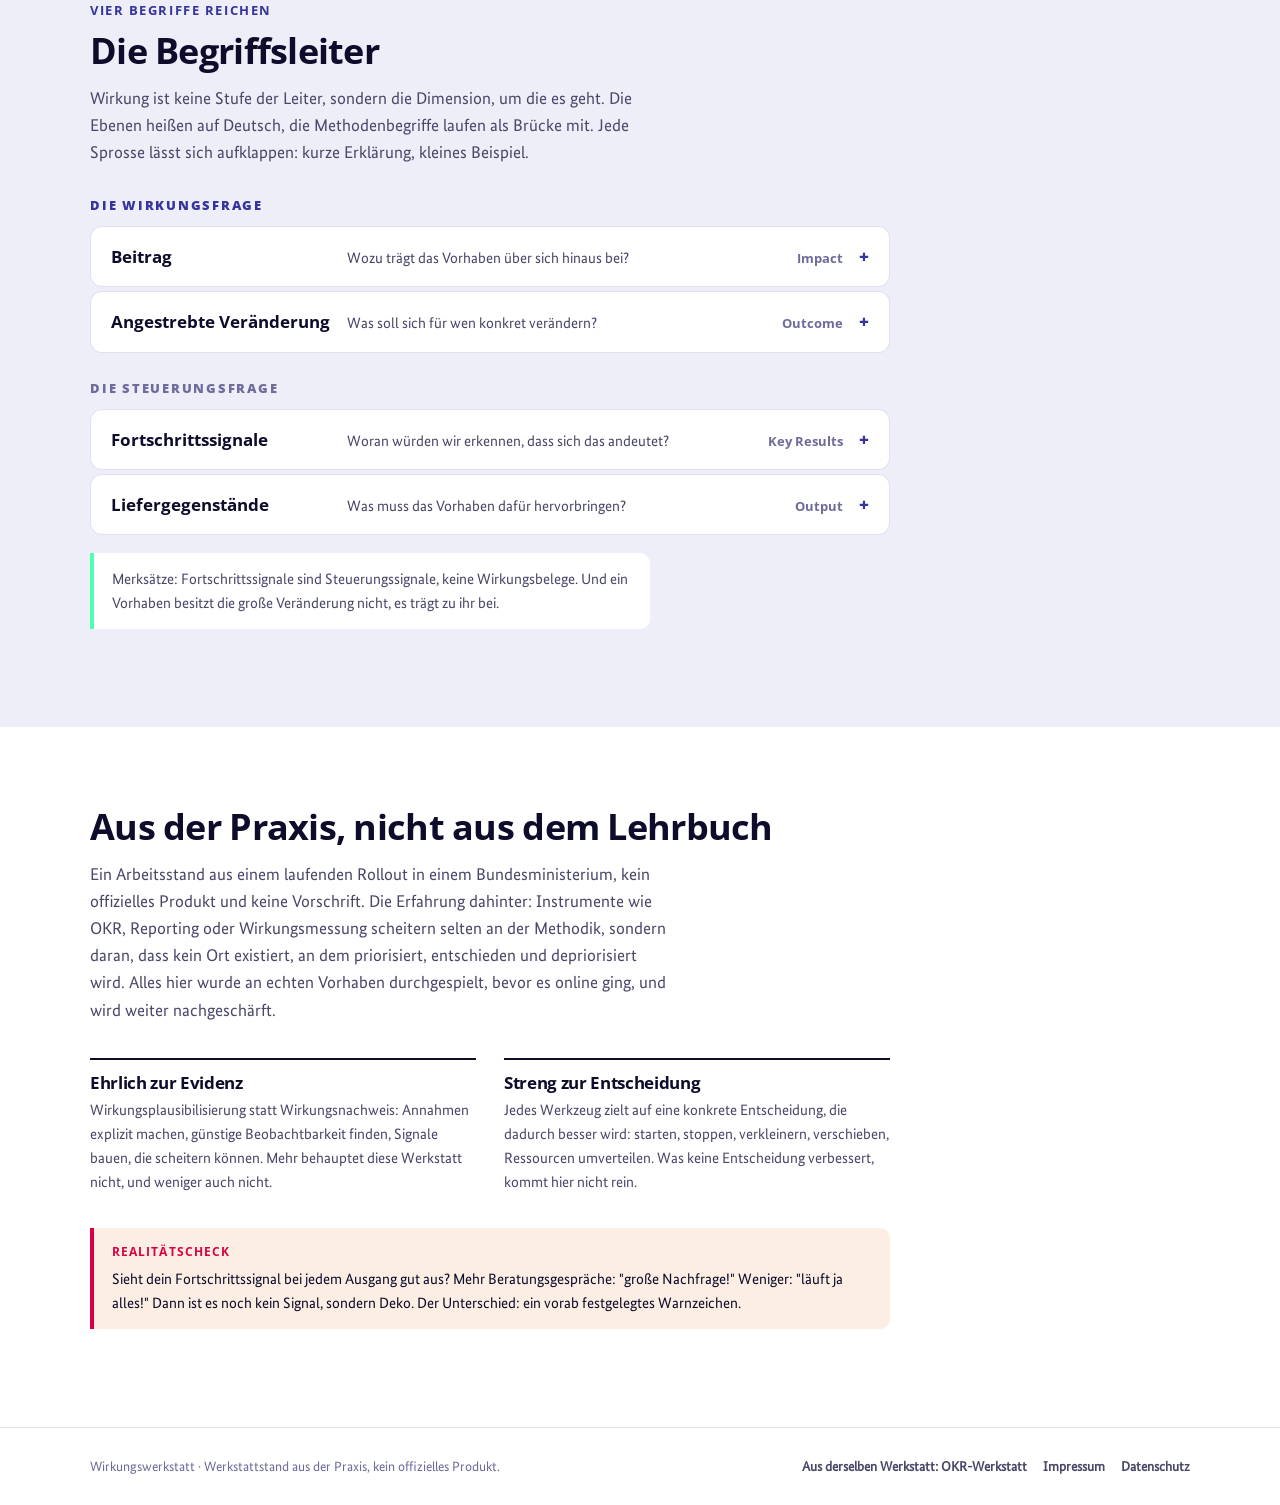
==== commit 1bd9731d: "Hero Überarbeitung" ====
--- a/index.html
+++ b/index.html
@@ -78,7 +78,7 @@
     <h2>Die Begriffsleiter</h2>
     <p class="lead">Wirkung ist keine Stufe der Leiter, sondern die Dimension, um die es geht. Die Ebenen heißen auf Deutsch, die Methodenbegriffe laufen als Brücke mit. Jede Sprosse lässt sich aufklappen: kurze Erklärung, kleines Beispiel.</p>
     <div class="leiter">
-      <div class="dim">Die Wirkungsfrage</div>
+      <div class="gruppe">Die Wirkungsfrage</div>
       <details class="sprosse">
         <summary><b>Beitrag</b><span>Wozu trägt das Vorhaben über sich hinaus bei?</span><em>Impact</em></summary>
         <div class="mehr">
@@ -93,7 +93,7 @@
           <p class="bsp"><b>Beispiel</b> Heute reichen Antragstellende auf Papier ein und warten wochenlang ohne Statusinfo. Künftig reichen die häufigsten Fallgruppen digital ein, ohne Rückfragen und mit sichtbarem Stand.</p>
         </div>
       </details>
-      <div class="dim zwei">Die Steuerungsfrage</div>
+      <div class="gruppe zwei">Die Steuerungsfrage</div>
       <details class="sprosse">
         <summary><b>Fortschrittssignale</b><span>Woran würden wir erkennen, dass sich das andeutet?</span><em>Key Results</em></summary>
         <div class="mehr">
@@ -127,7 +127,7 @@
         <p>Jedes Werkzeug zielt auf eine konkrete Entscheidung, die dadurch besser wird: starten, stoppen, verkleinern, verschieben, Ressourcen umverteilen. Was keine Entscheidung verbessert, kommt hier nicht rein.</p>
       </div>
     </div>
-    <div class="rcheck" style="margin-top:26px;">
+    <div class="rcheck" style="margin-top:34px; max-width:800px;">
       <b>Realitätscheck</b>
       Sieht dein Fortschrittssignal bei jedem Ausgang gut aus? Mehr Beratungsgespräche: "große Nachfrage!" Weniger: "läuft ja alles!" Dann ist es noch kein Signal, sondern Deko. Der Unterschied: ein vorab festgelegtes Warnzeichen.
     </div>
--- a/shared/style.css
+++ b/shared/style.css
@@ -159,10 +159,11 @@
 .rcheck b, .rcheck .rlabel { color: var(--kirsche); font-family: var(--display); font-size: 12px; letter-spacing: 0.09em; text-transform: uppercase; display: block; margin-bottom: 5px; }
 
 /* ---------- Begriffsleiter ---------- */
-.leiter { margin-top: 30px; display: grid; grid-template-columns: 34px 1fr; gap: 0 18px; max-width: 800px; }
-.leiter .dim { grid-column: 1; grid-row: 1 / span 2; writing-mode: vertical-rl; transform: rotate(180deg); text-align: center; font-family: var(--display); font-weight: 800; font-size: 12.5px; letter-spacing: 0.14em; text-transform: uppercase; color: var(--blau); border-right: 3px solid var(--blau); padding-right: 6px; margin: 4px 0; }
-.leiter .dim.zwei { grid-row: 3 / span 2; color: var(--fg-muted); border-right-color: var(--blau-20); }
-.leiter details.sprosse { grid-column: 2; background: var(--weiss); border: 1px solid var(--line); border-radius: 12px; margin: 4px 0; transition: border-color .2s; }
+.leiter { margin-top: 30px; max-width: 800px; }
+.leiter .gruppe { font-family: var(--display); font-weight: 800; font-size: 12.5px; letter-spacing: 0.14em; text-transform: uppercase; color: var(--blau); margin: 26px 0 10px; }
+.leiter .gruppe:first-child { margin-top: 0; }
+.leiter .gruppe.zwei { color: var(--fg-muted); }
+.leiter details.sprosse { background: var(--weiss); border: 1px solid var(--line); border-radius: 12px; margin: 4px 0; transition: border-color .2s; }
 .leiter details.sprosse:hover { border-color: var(--blau); }
 .leiter .sprosse summary { padding: 16px 20px; display: flex; align-items: baseline; gap: 16px; flex-wrap: wrap; cursor: pointer; list-style: none; }
 .leiter .sprosse summary::-webkit-details-marker { display: none; }
@@ -228,5 +229,5 @@
 .prinzipien .p p { font-size: 15px; color: var(--fg-2); }
 
 /* Folgt-Zeile unter dem Pfade-Grid */
-.folgt-note { margin-top: 20px; font-size: 14.5px; color: var(--fg-2); display: flex; align-items: baseline; gap: 10px; flex-wrap: wrap; max-width: 75ch; }
+.folgt-note { margin-top: 20px; font-size: 14.5px; color: var(--fg-2); display: grid; grid-template-columns: auto 1fr; gap: 12px; align-items: baseline; max-width: 75ch; }
 .folgt-note .pill { flex-shrink: 0; font-family: var(--display); font-size: 12px; font-weight: 800; padding: 3px 9px; border-radius: 999px; background: var(--lavendel); color: var(--fg-2); }
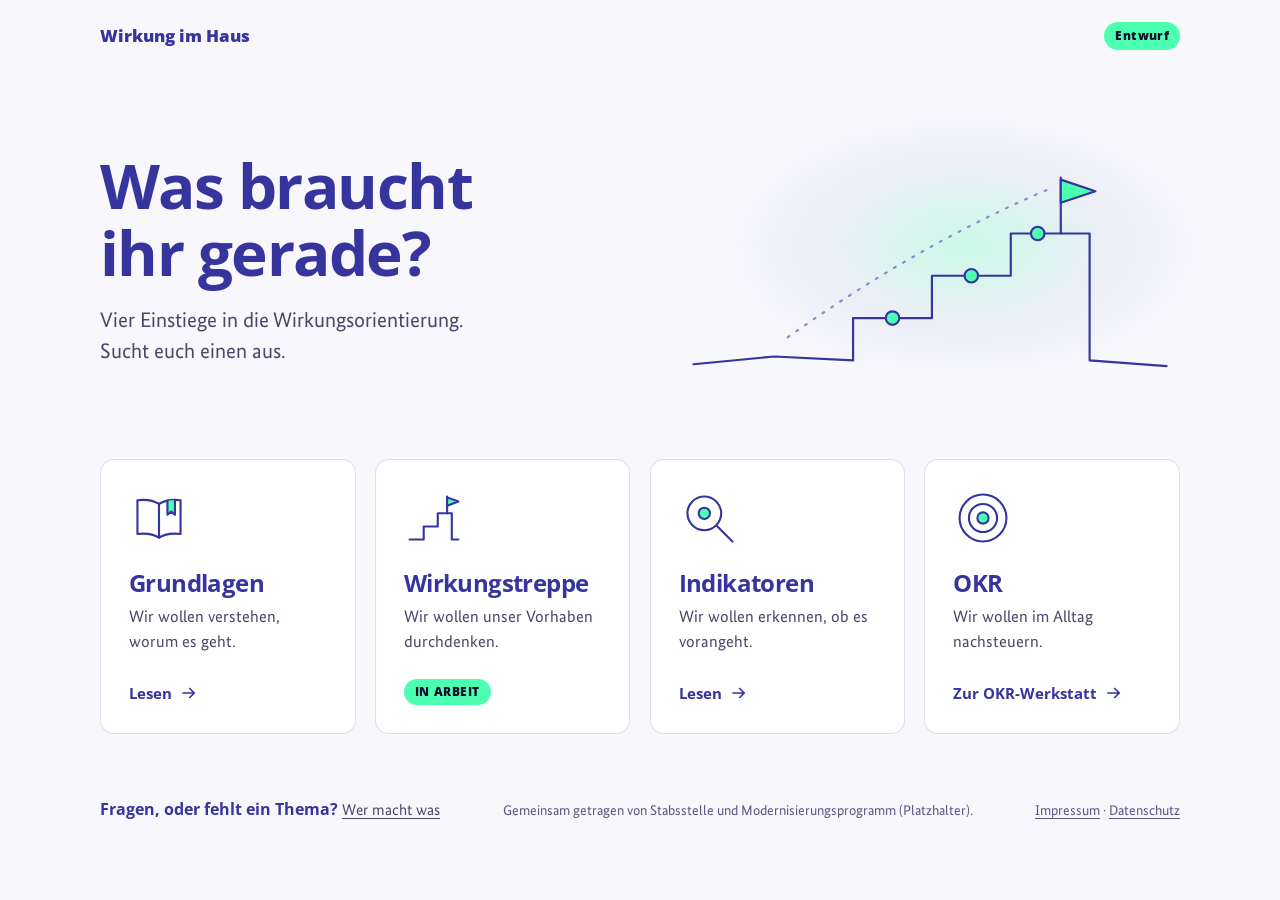
==== commit 53954324: "Stand 17.11.2026" ====
--- a/index.html
+++ b/index.html
@@ -2,150 +2,136 @@
 <html lang="de">
 <head>
 <meta charset="UTF-8">
+<meta name="robots" content="noindex">
 <meta name="viewport" content="width=device-width, initial-scale=1.0">
-<title>Wirkungswerkstatt · Werkzeuge für Wirkungsorientierung in der Verwaltung</title>
-<meta name="description" content="Werkzeuge für Wirkungsorientierung und Wirkungssteuerung in der Verwaltung: Klärung vor Messung, Entscheidungen vor Indikatoren. Ein Werkstattstand aus der Praxis.">
-<link rel="stylesheet" href="shared/style.css">
+<title>Wirkung im Haus, Entwurf der gemeinsamen Seite</title>
+<link rel="stylesheet" href="gemeinsam.css">
+<style>
+
+  body { line-height: 1.5; font-size: 17px; }
+  h1, h2 { font-family: var(--display); font-weight: 700; color: var(--blau); letter-spacing: -0.025em; line-height: 1.08; }
+  a { color: inherit; text-underline-offset: 3px; text-decoration-thickness: 1px; }
+  .strich .zart { stroke: var(--blau-40); stroke-dasharray: 2 9; }
+
+  header.top { gap: 14px; }
+
+  .hero { display: grid; grid-template-columns: minmax(0, 1fr) minmax(0, 1fr); align-items: center; gap: 20px 48px; padding-top: clamp(28px, 5vw, 64px); padding-bottom: clamp(30px, 5vw, 60px); }
+  h1 { font-size: clamp(38px, 5.4vw, 62px); margin-bottom: 18px; text-wrap: balance; }
+  .lead { color: var(--fg-2); font-size: clamp(18px, 1.9vw, 21px); max-width: 36ch; text-wrap: pretty; }
+  .bild { position: relative; justify-self: end; width: 100%; max-width: 500px; }
+  .bild::before { content: ''; position: absolute; inset: -4% -6% 6% 8%; border-radius: 50%; background: radial-gradient(closest-side, rgba(77,255,176,.26), rgba(227,230,242,.5) 62%, rgba(247,247,252,0)); }
+  .bild svg { position: relative; display: block; width: 100%; height: auto; }
+  @media (max-width: 760px) {
+    .hero { grid-template-columns: 1fr; }
+    .bild { justify-self: start; max-width: 340px; order: -1; }
+  }
+
+  .kacheln { display: grid; grid-template-columns: repeat(4, minmax(0, 1fr)); gap: clamp(12px, 1.5vw, 20px); }
+  @media (max-width: 1020px) { .kacheln { grid-template-columns: repeat(2, minmax(0, 1fr)); } }
+  @media (max-width: 540px) { .kacheln { grid-template-columns: 1fr; } }
+
+  .kachel { display: flex; flex-direction: column; background: var(--weiss); border: 1.5px solid var(--line); border-radius: 14px; padding: clamp(22px, 2.2vw, 28px); text-decoration: none; transition: transform .3s var(--ease), border-color .3s var(--ease), box-shadow .3s var(--ease); }
+  .kachel .zeichen { width: 60px; height: 60px; margin-bottom: 22px; }
+  .kachel .zeichen .akzent { transition: transform .3s var(--ease); transform-box: fill-box; transform-origin: center; }
+  .kachel h2 { font-size: clamp(21px, 1.9vw, 24px); margin-bottom: 8px; }
+  .kachel p { color: var(--fg-2); font-size: 16.5px; text-wrap: pretty; }
+  .weiter { margin-top: auto; padding-top: 26px; font-family: var(--display); font-weight: 700; font-size: 15px; color: var(--blau); display: flex; align-items: center; gap: 8px; }
+  .weiter svg { width: 18px; height: 18px; transition: transform .3s var(--ease); }
+
+  a.kachel:hover { transform: translateY(-4px); border-color: var(--blau); box-shadow: 0 18px 40px rgba(54,52,157,.13); }
+  a.kachel:hover .weiter svg { transform: translateX(5px); }
+  a.kachel:hover .zeichen .akzent { transform: scale(1.18); }
+  a.kachel:focus-visible { outline: 3px solid var(--blau); outline-offset: 3px; }
+
+  .kachel.kommt .weiter { color: var(--fg-muted); }
+  .stand { font-family: var(--display); font-size: 11.5px; font-weight: 800; letter-spacing: .05em; text-transform: uppercase; background: var(--minze); color: var(--dunkel); border-radius: 999px; padding: 4px 11px; white-space: nowrap; }
+
+  .fuss { display: flex; justify-content: space-between; align-items: baseline; gap: 10px 40px; flex-wrap: wrap; padding-top: clamp(36px, 5vw, 64px); padding-bottom: 60px; }
+  .fuss p { color: var(--fg-2); font-size: 15.5px; }
+  .fuss b { font-family: var(--display); font-weight: 700; color: var(--blau); }
+  .fuss .traeger { color: var(--fg-muted); font-size: 14px; }
+</style>
 </head>
 <body>
+<div class="blatt">
 
-<nav class="top">
-  <a class="brand" href="index.html">Wirkungswerkstatt</a>
-  <div class="links">
-    <a href="#pfade">Einstieg</a>
-    <a href="#leiter">Begriffe</a>
-    <a href="wirkungsversprechen.html">Wirkungsversprechen</a>
-    <a href="steuerungs-check.html">Steuerungs-Check</a>
-    <a href="fuehrungspfad.html">Ich führe</a>
-    <a href="top-triage.html">TOP-Triage</a>
-  </div>
-</nav>
+  <header class="top">
+    <div class="brand">Wirkung im Haus</div>
+    <div class="badge">Entwurf</div>
+  </header>
 
-<header class="hero photohero">
-  <div class="wrap">
-    <div class="hero-copy">
-      <div class="kicker">Zwischen Absicht und Entscheidung</div>
-      <h1>Was soll sich hier eigentlich <span class="hl">verändern?</span></h1>
-      <p class="sub">Bringt Wirkung auf den Tisch: Klärt, für wen sich was ändern soll, woran ihr Fortschritt erkennt und was ihr tut, wenn er ausbleibt.</p>
-      <div class="ctas">
-        <a class="btn minze" href="wirkungsversprechen.html">Ich habe ein Vorhaben und 30 Minuten</a>
-        <a class="quiet-link" href="steuerungs-check.html">Wo wird bei uns eigentlich gesteuert? →</a>
-      </div>
+  <section class="hero">
+    <div>
+      <h1>Was braucht ihr gerade?</h1>
+      <p class="lead">Vier Einstiege in die Wirkungsorientierung. Sucht euch einen aus.</p>
     </div>
-  </div>
-</header>
+    <div class="bild">
+      <svg class="strich" viewBox="0 0 520 290" aria-hidden="true">
+        <path class="zart" d="M112 226Q250 128 388 70"/>
+        <path d="M14 254l84-8 82 4v-44h82v-44h82v-44h82v132l80 6"/>
+        <path d="M396 118V60"/>
+        <path class="akzent" d="M396 62l36 12-36 12z"/>
+        <circle class="akzent" cx="221" cy="206" r="7"/>
+        <circle class="akzent" cx="303" cy="162" r="7"/>
+        <circle class="akzent" cx="372" cy="118" r="7"/>
+      </svg>
+    </div>
+  </section>
 
-<main class="page">
+  <main class="kacheln">
 
-<section id="pfade">
-  <div class="wrap">
-    <div class="sec-kicker">Einstieg nach Situation, nicht nach Methode</div>
-    <h2>Wo stehst du gerade?</h2>
-    <p class="lead">Kein Lehrbuch, kein Reifegradmodell: vier Wege hinein, je nachdem, was du heute brauchst. Jedes Werkzeug ist vor einem echten Termin nutzbar, und alles, was du eingibst, bleibt auf deinem Gerät.</p>
-    <div class="cards">
-      <a class="pfad" href="wirkungsversprechen.html">
-        <span class="zeit">30 Min</span>
-        <h3>Ich habe ein Vorhaben.</h3>
-        <p>Das Wirkungsversprechen: vier Antworten, die dein Vorhaben durch jede Priorisierung tragen und dich vor fremden Kennzahlen schützen.</p>
-        <span class="go">Zum Werkzeug</span>
-      </a>
-      <a class="pfad" href="steuerungs-check.html">
-        <span class="zeit">25 Min</span>
-        <h3>Ich will wissen, wo bei uns gesteuert wird.</h3>
-        <p>Der Steuerungs-Check: sechs klickbare Schritte von "wir haben doch schon Termine" zu einem ehrlichen Befund, wo Warnzeichen eine Konsequenz bekommen.</p>
-        <span class="go">Zum Check</span>
-      </a>
-      <a class="pfad" href="fuehrungspfad.html">
-        <span class="zeit">5 Min</span>
-        <h3>Ich führe.</h3>
-        <p>Ein Projektvorschlag, zweimal: was Wirkungsklärung verändert, die sechs Steuerungsfragen, und die drei Beiträge, die nur Führung leisten kann.</p>
-        <span class="go">Zum Führungspfad</span>
-      </a>
-      <a class="pfad" href="top-triage.html">
-        <span class="zeit">Praxistest</span>
-        <h3>Ich bereite eine Runde vor.</h3>
-        <p>Die TOP-Triage sortiert gesammelte Punkte zu einer Steuerungsagenda: Entscheidungen nach vorn, Infos zum Lesen statt Vorlesen.</p>
-        <span class="go">Zur TOP-Triage</span>
-      </a>
+    <a class="kachel" href="grundlagen.html">
+      <svg class="zeichen strich" viewBox="0 0 64 64" aria-hidden="true">
+        <path d="M32 17c-6-4-14-5-23-4v36c9-1 17 0 23 4 6-4 14-5 23-4V13c-9-1-17 0-23 4z"/>
+        <path d="M32 17v36"/>
+        <path class="akzent" d="M41 13.6v15l4-3.4 4 3.4V12.9"/>
+      </svg>
+      <h2>Grundlagen</h2>
+      <p>Wir wollen verstehen, worum es geht.</p>
+      <span class="weiter">Lesen <svg class="strich" viewBox="0 0 24 24" aria-hidden="true"><path d="M4 12h15M13 6l6 6-6 6"/></svg></span>
+    </a>
+
+    <div class="kachel kommt">
+      <svg class="zeichen strich" viewBox="0 0 64 64" aria-hidden="true">
+        <path d="M6 55h15V41h15V27h15v28h7"/>
+        <path d="M46 27V9"/>
+        <path class="akzent" d="M46 10l12 4.500-12 4.500z"/>
+      </svg>
+      <h2>Wirkungstreppe</h2>
+      <p>Wir wollen unser Vorhaben durchdenken.</p>
+      <span class="weiter"><span class="stand">in Arbeit</span></span>
     </div>
-    <p class="folgt-note"><span class="pill">Folgt</span><span><b>Ich soll Wirkungsorientierung einführen.</b> Stufenmodell, Mindestbedingungen, und was eine einzelne Person tragen kann. Spoiler: keine Steuerungskultur im Alleingang.</span></p>
-  </div>
-</section>
 
-<section id="leiter" class="tint">
-  <div class="wrap">
-    <div class="sec-kicker">Vier Begriffe reichen</div>
-    <h2>Die Begriffsleiter</h2>
-    <p class="lead">Wirkung ist keine Stufe der Leiter, sondern die Dimension, um die es geht. Die Ebenen heißen auf Deutsch, die Methodenbegriffe laufen als Brücke mit. Jede Sprosse lässt sich aufklappen: kurze Erklärung, kleines Beispiel.</p>
-    <div class="leiter">
-      <div class="gruppe">Die Wirkungsfrage</div>
-      <details class="sprosse">
-        <summary><b>Beitrag</b><span>Wozu trägt das Vorhaben über sich hinaus bei?</span><em>Impact</em></summary>
-        <div class="mehr">
-          <p>Der Blick nach oben: eine Strategie, ein Zielbild, ein politischer Auftrag. Ein Vorhaben besitzt diese Ebene nie allein, deshalb heißt sie Beitrag und nicht Ziel. Der Bezugspunkt bleibt bewusst offen: Nimm das, woran sich dein Haus tatsächlich orientiert.</p>
-          <p class="bsp"><b>Beispiel</b> Das Vorhaben trägt dazu bei, dass Bürgerinnen und Bürger Leistungen ohne Behördengang erhalten, indem es das antragsstärkste Verfahren des Hauses digitalisiert.</p>
-        </div>
-      </details>
-      <details class="sprosse">
-        <summary><b>Angestrebte Veränderung</b><span>Was soll sich für wen konkret verändern?</span><em>Outcome</em></summary>
-        <div class="mehr">
-          <p>Ein Zustand, kein Ding: Was machen welche Menschen künftig anders als heute? "Es gibt eine Plattform" ist keine Veränderung, das ist ein Liefergegenstand. Die Veränderung ist, was mit dem Ding anders läuft.</p>
-          <p class="bsp"><b>Beispiel</b> Heute reichen Antragstellende auf Papier ein und warten wochenlang ohne Statusinfo. Künftig reichen die häufigsten Fallgruppen digital ein, ohne Rückfragen und mit sichtbarem Stand.</p>
-        </div>
-      </details>
-      <div class="gruppe zwei">Die Steuerungsfrage</div>
-      <details class="sprosse">
-        <summary><b>Fortschrittssignale</b><span>Woran würden wir erkennen, dass sich das andeutet?</span><em>Key Results</em></summary>
-        <div class="mehr">
-          <p>Frühe Anzeichen, dass sich die Veränderung andeutet: Steuerungssignale, keine Wirkungsbelege. Jedes Signal braucht einen Ausgangswert und einen Satz, der wehtun kann: "Wir liegen falsch, wenn".</p>
-          <p class="bsp"><b>Beispiel</b> Rückfragenquote bei digitalen Anträgen. Wir liegen falsch, wenn sie digital genauso hoch bleibt wie auf Papier: Dann liegt das Problem im Verfahren, nicht im Formular.</p>
-        </div>
-      </details>
-      <details class="sprosse">
-        <summary><b>Liefergegenstände</b><span>Was muss das Vorhaben dafür hervorbringen?</span><em>Output</em></summary>
-        <div class="mehr">
-          <p>Das, was das Vorhaben herstellt: Produkte, Prozesse, Standards, Freigaben. Unverzichtbar, aber kein Erfolgsnachweis: Dass etwas fertig ist, heißt noch nicht, dass sich etwas ändert.</p>
-          <p class="bsp"><b>Beispiel</b> Antragsstrecke für die drei häufigsten Fallgruppen, Schnittstelle zum Fachverfahren, angepasste Arbeitsanweisung.</p>
-        </div>
-      </details>
-    </div>
-    <div class="hint">Merksätze: Fortschrittssignale sind Steuerungssignale, keine Wirkungsbelege. Und ein Vorhaben besitzt die große Veränderung nicht, es trägt zu ihr bei.</div>
-  </div>
-</section>
+    <a class="kachel" href="indikatoren.html">
+      <svg class="zeichen strich" viewBox="0 0 64 64" aria-hidden="true">
+        <circle cx="27" cy="27" r="18"/>
+        <path d="M40.500 40.500L57 57"/>
+        <circle class="akzent" cx="27" cy="27" r="6"/>
+      </svg>
+      <h2>Indikatoren</h2>
+      <p>Wir wollen erkennen, ob es vorangeht.</p>
+      <span class="weiter">Lesen <svg class="strich" viewBox="0 0 24 24" aria-hidden="true"><path d="M4 12h15M13 6l6 6-6 6"/></svg></span>
+    </a>
 
-<section>
-  <div class="wrap">
-    <h2>Aus der Praxis, nicht aus dem Lehrbuch</h2>
-    <p class="lead">Ein Arbeitsstand aus einem laufenden Rollout in einem Bundesministerium, kein offizielles Produkt und keine Vorschrift. Die Erfahrung dahinter: Instrumente wie OKR, Reporting oder Wirkungsmessung scheitern selten an der Methodik, sondern daran, dass kein Ort existiert, an dem priorisiert, entschieden und depriorisiert wird. Alles hier wurde an echten Vorhaben durchgespielt, bevor es online ging, und wird weiter nachgeschärft.</p>
-    <div class="prinzipien">
-      <div class="p">
-        <h3>Ehrlich zur Evidenz</h3>
-        <p>Wirkungsplausibilisierung statt Wirkungsnachweis: Annahmen explizit machen, günstige Beobachtbarkeit finden, Signale bauen, die scheitern können. Mehr behauptet diese Werkstatt nicht, und weniger auch nicht.</p>
-      </div>
-      <div class="p">
-        <h3>Streng zur Entscheidung</h3>
-        <p>Jedes Werkzeug zielt auf eine konkrete Entscheidung, die dadurch besser wird: starten, stoppen, verkleinern, verschieben, Ressourcen umverteilen. Was keine Entscheidung verbessert, kommt hier nicht rein.</p>
-      </div>
-    </div>
-    <div class="rcheck" style="margin-top:34px; max-width:800px;">
-      <b>Realitätscheck</b>
-      Sieht dein Fortschrittssignal bei jedem Ausgang gut aus? Mehr Beratungsgespräche: "große Nachfrage!" Weniger: "läuft ja alles!" Dann ist es noch kein Signal, sondern Deko. Der Unterschied: ein vorab festgelegtes Warnzeichen.
-    </div>
-  </div>
-</section>
+    <a class="kachel" href="https://okr-werkstatt.org">
+      <svg class="zeichen strich" viewBox="0 0 64 64" aria-hidden="true">
+        <circle cx="32" cy="32" r="25"/>
+        <circle cx="32" cy="32" r="15"/>
+        <circle class="akzent" cx="32" cy="32" r="6"/>
+      </svg>
+      <h2>OKR</h2>
+      <p>Wir wollen im Alltag nachsteuern.</p>
+      <span class="weiter">Zur OKR-Werkstatt <svg class="strich" viewBox="0 0 24 24" aria-hidden="true"><path d="M4 12h15M13 6l6 6-6 6"/></svg></span>
+    </a>
 
-</main>
+  </main>
 
-<footer class="site">
-  <div class="inner">
-    <div>Wirkungswerkstatt · Werkstattstand aus der Praxis, kein offizielles Produkt.</div>
-    <div class="flinks">
-      <a href="https://www.okr-werkstatt.org" target="_blank" rel="noopener">Aus derselben Werkstatt: OKR-Werkstatt</a>
-      <a href="impressum.html">Impressum</a>
-      <a href="datenschutz.html">Datenschutz</a>
-    </div>
-  </div>
-</footer>
+  <footer class="fuss">
+    <p><b>Fragen, oder fehlt ein Thema?</b> <a href="wer-macht-was.html">Wer macht was</a></p>
+    <p class="traeger">Gemeinsam getragen von Stabsstelle und Modernisierungsprogramm (Platzhalter).</p>
+    <p class="traeger"><a href="impressum.html">Impressum</a> · <a href="datenschutz.html">Datenschutz</a></p>
+  </footer>
 
+</div>
 </body>
 </html>
--- a/gemeinsam.css
+++ b/gemeinsam.css
@@ -0,0 +1,43 @@
+@font-face {
+  font-family: 'Open Sans';
+  src: url('assets/fonts/OpenSans-Variable.ttf') format('truetype');
+  font-weight: 300 800; font-style: normal; font-display: swap;
+}
+@font-face {
+  font-family: 'BundesSans';
+  src: url('assets/fonts/BundesSans-Web-Regular.woff2') format('woff2');
+  font-weight: 400; font-style: normal; font-display: swap;
+}
+@font-face {
+  font-family: 'BundesSans';
+  src: url('assets/fonts/BundesSans-Web-RegularItalic.woff2') format('woff2');
+  font-weight: 400; font-style: italic; font-display: swap;
+}
+
+:root {
+  --blau: #36349D; --minze: #4DFFB0; --kirsche: #DB0045; --kirsche-text: #C4003F;
+  --lavendel: #E3E6F2; --weiss: #FFFFFF; --dunkel: #0D0C2B;
+  --grund: #F7F7FC; --blau-10: #EEEEF9; --blau-20: #C5C4EA; --blau-40: #8B89CF;
+  --fg: var(--dunkel); --fg-2: #4A4869; --fg-muted: #5B5985;
+  --line: rgba(54,52,157,0.16);
+  --display: 'Open Sans', system-ui, sans-serif;
+  --body: 'BundesSans', 'Open Sans', system-ui, sans-serif;
+  --ease: cubic-bezier(0.16, 1, 0.3, 1);
+  --rand: clamp(18px, 4vw, 40px);
+}
+
+* { box-sizing: border-box; margin: 0; padding: 0; }
+html { -webkit-font-smoothing: antialiased; }
+body { font-family: var(--body); color: var(--fg); background: var(--grund); }
+::selection { background: var(--minze); color: var(--dunkel); }
+
+.blatt { max-width: 1160px; margin: 0 auto; padding: 0 var(--rand); }
+
+.strich { fill: none; stroke: var(--blau); stroke-width: 2.25; stroke-linecap: round; stroke-linejoin: round; }
+.strich .akzent { fill: var(--minze); }
+
+header.top { display: flex; align-items: center; justify-content: space-between; padding-top: 22px; padding-bottom: 6px; }
+.brand { font-family: var(--display); font-weight: 800; font-size: 17px; color: var(--blau); }
+.badge { font-family: var(--display); font-size: 12px; font-weight: 800; letter-spacing: .03em; color: var(--dunkel); background: var(--minze); border-radius: 999px; padding: 5px 11px; }
+
+@media (prefers-reduced-motion: reduce) { * { transition: none !important; } }
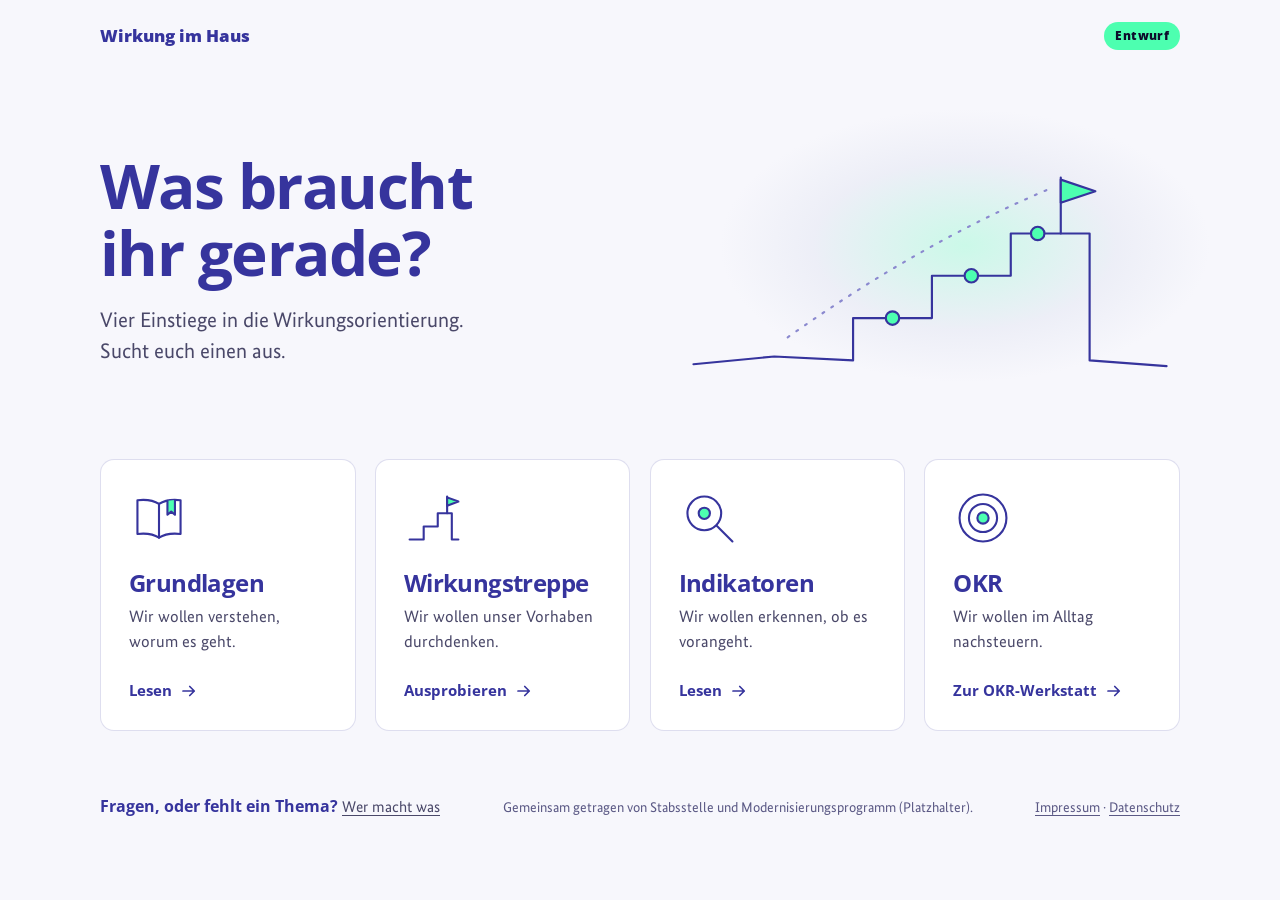
==== commit cd6a672a: "Stand 18.11.2026" ====
--- a/index.html
+++ b/index.html
@@ -91,7 +91,7 @@
       <span class="weiter">Lesen <svg class="strich" viewBox="0 0 24 24" aria-hidden="true"><path d="M4 12h15M13 6l6 6-6 6"/></svg></span>
     </a>
 
-    <div class="kachel kommt">
+    <a class="kachel" href="wirkungstreppe.html">
       <svg class="zeichen strich" viewBox="0 0 64 64" aria-hidden="true">
         <path d="M6 55h15V41h15V27h15v28h7"/>
         <path d="M46 27V9"/>
@@ -99,8 +99,8 @@
       </svg>
       <h2>Wirkungstreppe</h2>
       <p>Wir wollen unser Vorhaben durchdenken.</p>
-      <span class="weiter"><span class="stand">in Arbeit</span></span>
-    </div>
+      <span class="weiter">Ausprobieren <svg class="strich" viewBox="0 0 24 24" aria-hidden="true"><path d="M4 12h15M13 6l6 6-6 6"/></svg></span>
+    </a>
 
     <a class="kachel" href="indikatoren.html">
       <svg class="zeichen strich" viewBox="0 0 64 64" aria-hidden="true">
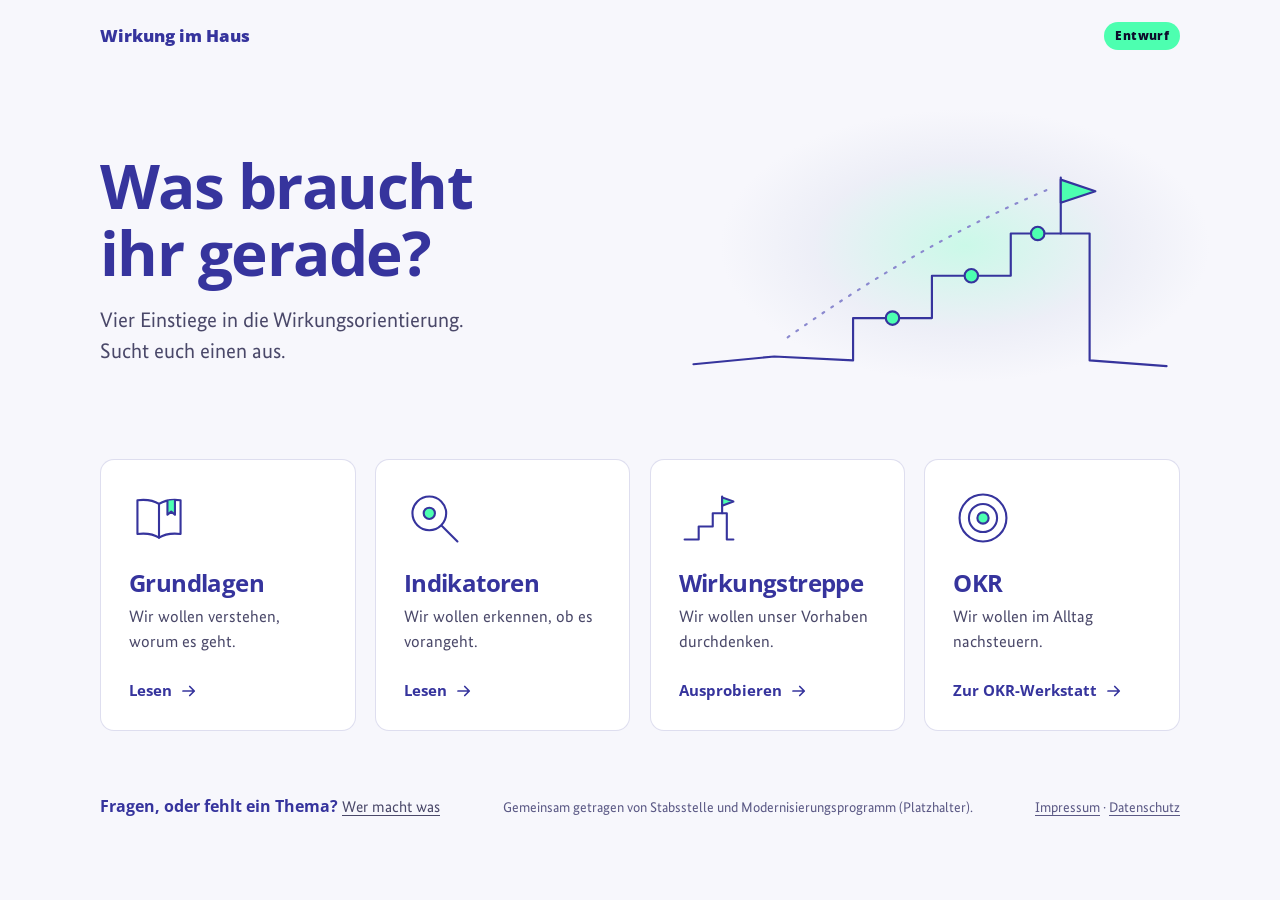
==== commit 60ee6283: "Stand 20.11.2026" ====
--- a/index.html
+++ b/index.html
@@ -91,6 +91,17 @@
       <span class="weiter">Lesen <svg class="strich" viewBox="0 0 24 24" aria-hidden="true"><path d="M4 12h15M13 6l6 6-6 6"/></svg></span>
     </a>
 
+    <a class="kachel" href="indikatoren.html">
+      <svg class="zeichen strich" viewBox="0 0 64 64" aria-hidden="true">
+        <circle cx="27" cy="27" r="18"/>
+        <path d="M40.500 40.500L57 57"/>
+        <circle class="akzent" cx="27" cy="27" r="6"/>
+      </svg>
+      <h2>Indikatoren</h2>
+      <p>Wir wollen erkennen, ob es vorangeht.</p>
+      <span class="weiter">Lesen <svg class="strich" viewBox="0 0 24 24" aria-hidden="true"><path d="M4 12h15M13 6l6 6-6 6"/></svg></span>
+    </a>
+
     <a class="kachel" href="wirkungstreppe.html">
       <svg class="zeichen strich" viewBox="0 0 64 64" aria-hidden="true">
         <path d="M6 55h15V41h15V27h15v28h7"/>
@@ -100,17 +111,6 @@
       <h2>Wirkungstreppe</h2>
       <p>Wir wollen unser Vorhaben durchdenken.</p>
       <span class="weiter">Ausprobieren <svg class="strich" viewBox="0 0 24 24" aria-hidden="true"><path d="M4 12h15M13 6l6 6-6 6"/></svg></span>
-    </a>
-
-    <a class="kachel" href="indikatoren.html">
-      <svg class="zeichen strich" viewBox="0 0 64 64" aria-hidden="true">
-        <circle cx="27" cy="27" r="18"/>
-        <path d="M40.500 40.500L57 57"/>
-        <circle class="akzent" cx="27" cy="27" r="6"/>
-      </svg>
-      <h2>Indikatoren</h2>
-      <p>Wir wollen erkennen, ob es vorangeht.</p>
-      <span class="weiter">Lesen <svg class="strich" viewBox="0 0 24 24" aria-hidden="true"><path d="M4 12h15M13 6l6 6-6 6"/></svg></span>
     </a>
 
     <a class="kachel" href="https://okr-werkstatt.org">
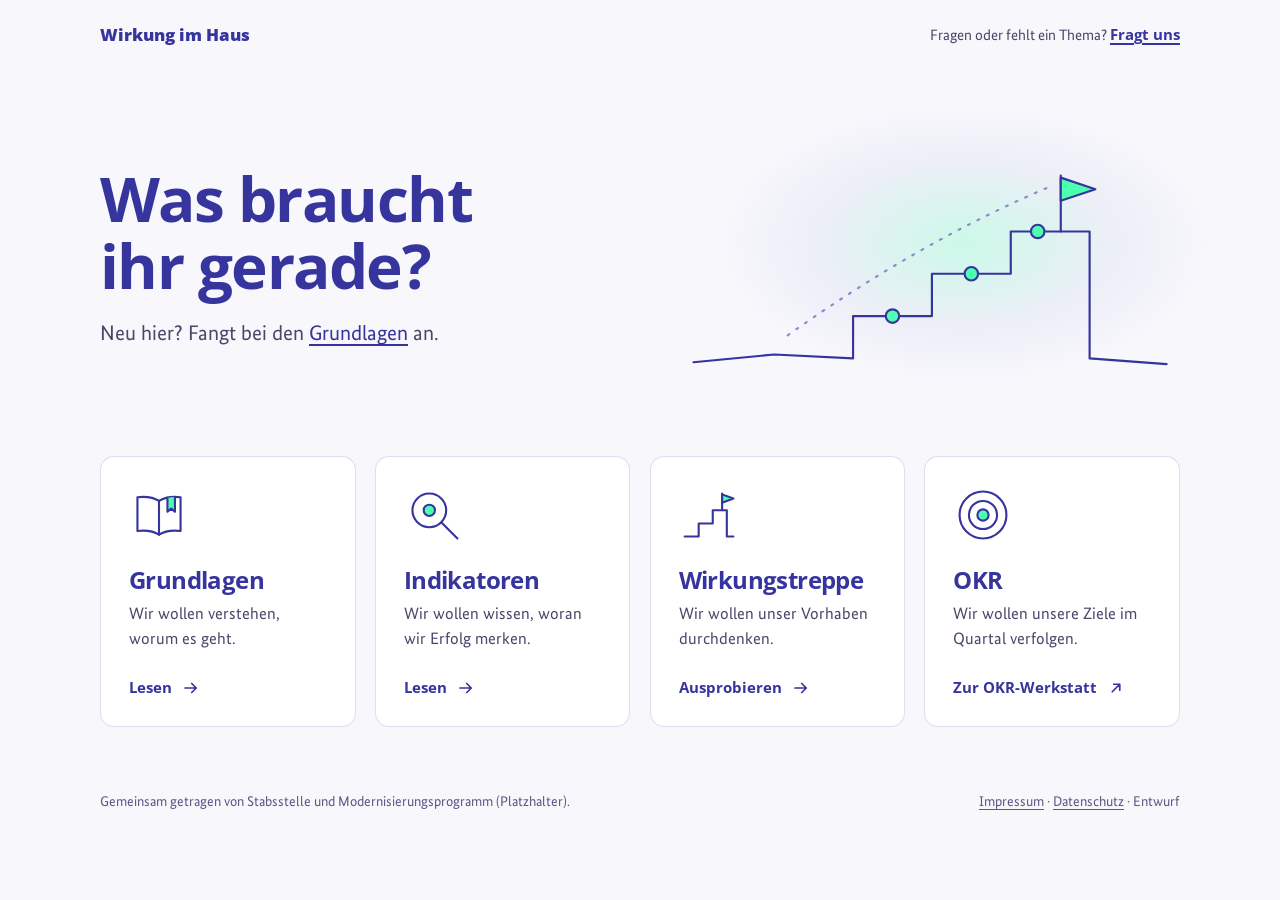
==== commit 069aa10d: "Stand 24.11.2026" ====
--- a/index.html
+++ b/index.html
@@ -4,7 +4,7 @@
 <meta charset="UTF-8">
 <meta name="robots" content="noindex">
 <meta name="viewport" content="width=device-width, initial-scale=1.0">
-<title>Wirkung im Haus, Entwurf der gemeinsamen Seite</title>
+<title>Wirkung im Haus (Entwurf)</title>
 <link rel="stylesheet" href="gemeinsam.css">
 <style>
 
@@ -13,11 +13,12 @@
   a { color: inherit; text-underline-offset: 3px; text-decoration-thickness: 1px; }
   .strich .zart { stroke: var(--blau-40); stroke-dasharray: 2 9; }
 
-  header.top { gap: 14px; }
-
   .hero { display: grid; grid-template-columns: minmax(0, 1fr) minmax(0, 1fr); align-items: center; gap: 20px 48px; padding-top: clamp(28px, 5vw, 64px); padding-bottom: clamp(30px, 5vw, 60px); }
   h1 { font-size: clamp(38px, 5.4vw, 62px); margin-bottom: 18px; text-wrap: balance; }
-  .lead { color: var(--fg-2); font-size: clamp(18px, 1.9vw, 21px); max-width: 36ch; text-wrap: pretty; }
+  .lead { color: var(--fg-2); font-size: clamp(18px, 1.9vw, 21px); text-wrap: pretty; }
+  .lead a { color: var(--blau); text-decoration-thickness: 1.5px; text-underline-offset: 4px; }
+  .lead a:hover { text-decoration-thickness: 2.5px; }
+  .lead a:focus-visible { outline: 3px solid var(--blau); outline-offset: 3px; border-radius: 4px; }
   .bild { position: relative; justify-self: end; width: 100%; max-width: 500px; }
   .bild::before { content: ''; position: absolute; inset: -4% -6% 6% 8%; border-radius: 50%; background: radial-gradient(closest-side, rgba(77,255,176,.26), rgba(227,230,242,.5) 62%, rgba(247,247,252,0)); }
   .bild svg { position: relative; display: block; width: 100%; height: auto; }
@@ -26,30 +27,33 @@
     .bild { justify-self: start; max-width: 340px; order: -1; }
   }
 
-  .kacheln { display: grid; grid-template-columns: repeat(4, minmax(0, 1fr)); gap: clamp(12px, 1.5vw, 20px); }
+  .kacheln { list-style: none; display: grid; grid-template-columns: repeat(4, minmax(0, 1fr)); gap: clamp(12px, 1.5vw, 20px); }
+  .kacheln > li { display: flex; }
   @media (max-width: 1020px) { .kacheln { grid-template-columns: repeat(2, minmax(0, 1fr)); } }
   @media (max-width: 540px) { .kacheln { grid-template-columns: 1fr; } }
 
-  .kachel { display: flex; flex-direction: column; background: var(--weiss); border: 1.5px solid var(--line); border-radius: 14px; padding: clamp(22px, 2.2vw, 28px); text-decoration: none; transition: transform .3s var(--ease), border-color .3s var(--ease), box-shadow .3s var(--ease); }
+  .kachel { flex: 1; display: flex; flex-direction: column; background: var(--weiss); border: 1.5px solid var(--line); border-radius: 14px; padding: clamp(22px, 2.2vw, 28px); text-decoration: none; transition: transform .3s var(--ease), border-color .3s var(--ease), box-shadow .3s var(--ease); }
   .kachel .zeichen { width: 60px; height: 60px; margin-bottom: 22px; }
   .kachel .zeichen .akzent { transition: transform .3s var(--ease); transform-box: fill-box; transform-origin: center; }
   .kachel h2 { font-size: clamp(21px, 1.9vw, 24px); margin-bottom: 8px; }
+
   .kachel p { color: var(--fg-2); font-size: 16.5px; text-wrap: pretty; }
-  .weiter { margin-top: auto; padding-top: 26px; font-family: var(--display); font-weight: 700; font-size: 15px; color: var(--blau); display: flex; align-items: center; gap: 8px; }
-  .weiter svg { width: 18px; height: 18px; transition: transform .3s var(--ease); }
+  .weiter { margin-top: auto; padding-top: 26px; font-family: var(--display); font-weight: 700; font-size: 15px; color: var(--blau); line-height: 1.4; text-wrap: balance; }
 
-  a.kachel:hover { transform: translateY(-4px); border-color: var(--blau); box-shadow: 0 18px 40px rgba(54,52,157,.13); }
-  a.kachel:hover .weiter svg { transform: translateX(5px); }
-  a.kachel:hover .zeichen .akzent { transform: scale(1.18); }
+  .weiter svg { display: inline-block; width: 18px; height: 18px; margin-left: 6px; vertical-align: -4px; transition: transform .3s var(--ease); }
+
+  a.kachel:hover, a.kachel:focus-visible { transform: translateY(-4px); border-color: var(--blau); box-shadow: 0 18px 40px rgba(54,52,157,.13); }
+  a.kachel:hover .weiter svg, a.kachel:focus-visible .weiter svg { transform: translateX(5px); }
+  a.kachel:hover .weiter .extern, a.kachel:focus-visible .weiter .extern { transform: translate(3px, -3px); }
+  a.kachel:hover .zeichen .akzent, a.kachel:focus-visible .zeichen .akzent { transform: scale(1.18); }
   a.kachel:focus-visible { outline: 3px solid var(--blau); outline-offset: 3px; }
 
   .kachel.kommt .weiter { color: var(--fg-muted); }
-  .stand { font-family: var(--display); font-size: 11.5px; font-weight: 800; letter-spacing: .05em; text-transform: uppercase; background: var(--minze); color: var(--dunkel); border-radius: 999px; padding: 4px 11px; white-space: nowrap; }
+  .stand { font-family: var(--display); font-size: 12px; font-weight: 800; letter-spacing: .05em; text-transform: uppercase; background: var(--minze); color: var(--dunkel); border-radius: 999px; padding: 4px 11px; white-space: nowrap; }
 
-  .fuss { display: flex; justify-content: space-between; align-items: baseline; gap: 10px 40px; flex-wrap: wrap; padding-top: clamp(36px, 5vw, 64px); padding-bottom: 60px; }
-  .fuss p { color: var(--fg-2); font-size: 15.5px; }
-  .fuss b { font-family: var(--display); font-weight: 700; color: var(--blau); }
-  .fuss .traeger { color: var(--fg-muted); font-size: 14px; }
+  .vorlesen { position: absolute; width: 1px; height: 1px; overflow: hidden; clip-path: inset(50%); white-space: nowrap; }
+
+  .fuss { display: flex; justify-content: space-between; gap: 6px 40px; flex-wrap: wrap; padding-top: clamp(36px, 5vw, 64px); padding-bottom: 60px; color: var(--fg-muted); font-size: 14px; }
 </style>
 </head>
 <body>
@@ -57,79 +61,88 @@
 
   <header class="top">
     <div class="brand">Wirkung im Haus</div>
-    <div class="badge">Entwurf</div>
+    <p class="kontakt">Fragen oder fehlt ein Thema? <a href="wer-macht-was.html">Fragt uns</a></p>
   </header>
 
-  <section class="hero">
-    <div>
-      <h1>Was braucht ihr gerade?</h1>
-      <p class="lead">Vier Einstiege in die Wirkungsorientierung. Sucht euch einen aus.</p>
-    </div>
-    <div class="bild">
-      <svg class="strich" viewBox="0 0 520 290" aria-hidden="true">
-        <path class="zart" d="M112 226Q250 128 388 70"/>
-        <path d="M14 254l84-8 82 4v-44h82v-44h82v-44h82v132l80 6"/>
-        <path d="M396 118V60"/>
-        <path class="akzent" d="M396 62l36 12-36 12z"/>
-        <circle class="akzent" cx="221" cy="206" r="7"/>
-        <circle class="akzent" cx="303" cy="162" r="7"/>
-        <circle class="akzent" cx="372" cy="118" r="7"/>
-      </svg>
-    </div>
-  </section>
+  <main>
+    <section class="hero">
+      <div>
+        <h1 id="frage">Was braucht ihr gerade?</h1>
+        <p class="lead">Neu hier? Fangt bei den <a href="grundlagen.html">Grundlagen</a> an.</p>
+      </div>
+      <div class="bild">
+        <svg class="strich" viewBox="0 0 520 290" aria-hidden="true">
+          <path class="zart" d="M112 226Q250 128 388 70"/>
+          <path d="M14 254l84-8 82 4v-44h82v-44h82v-44h82v132l80 6"/>
+          <path d="M396 118V60"/>
+          <path class="akzent" d="M396 62l36 12-36 12z"/>
+          <circle class="akzent" cx="221" cy="206" r="7"/>
+          <circle class="akzent" cx="303" cy="162" r="7"/>
+          <circle class="akzent" cx="372" cy="118" r="7"/>
+        </svg>
+      </div>
+    </section>
 
-  <main class="kacheln">
+    <ul class="kacheln" role="list" aria-labelledby="frage">
 
-    <a class="kachel" href="grundlagen.html">
-      <svg class="zeichen strich" viewBox="0 0 64 64" aria-hidden="true">
-        <path d="M32 17c-6-4-14-5-23-4v36c9-1 17 0 23 4 6-4 14-5 23-4V13c-9-1-17 0-23 4z"/>
-        <path d="M32 17v36"/>
-        <path class="akzent" d="M41 13.6v15l4-3.4 4 3.4V12.9"/>
-      </svg>
-      <h2>Grundlagen</h2>
-      <p>Wir wollen verstehen, worum es geht.</p>
-      <span class="weiter">Lesen <svg class="strich" viewBox="0 0 24 24" aria-hidden="true"><path d="M4 12h15M13 6l6 6-6 6"/></svg></span>
-    </a>
+      <li>
+        <a class="kachel" href="grundlagen.html">
+          <svg class="zeichen strich" viewBox="0 0 64 64" aria-hidden="true">
+            <path d="M32 17c-6-4-14-5-23-4v36c9-1 17 0 23 4 6-4 14-5 23-4V13c-9-1-17 0-23 4z"/>
+            <path d="M32 17v36"/>
+            <path class="akzent" d="M41 13.6v15l4-3.4 4 3.4V12.9"/>
+          </svg>
+          <h2>Grundlagen</h2>
+          <p>Wir wollen verstehen, worum es geht.</p>
+          <span class="weiter">Lesen <svg class="strich" viewBox="0 0 24 24" aria-hidden="true"><path d="M4 12h15M13 6l6 6-6 6"/></svg></span>
+        </a>
+      </li>
 
-    <a class="kachel" href="indikatoren.html">
-      <svg class="zeichen strich" viewBox="0 0 64 64" aria-hidden="true">
-        <circle cx="27" cy="27" r="18"/>
-        <path d="M40.500 40.500L57 57"/>
-        <circle class="akzent" cx="27" cy="27" r="6"/>
-      </svg>
-      <h2>Indikatoren</h2>
-      <p>Wir wollen erkennen, ob es vorangeht.</p>
-      <span class="weiter">Lesen <svg class="strich" viewBox="0 0 24 24" aria-hidden="true"><path d="M4 12h15M13 6l6 6-6 6"/></svg></span>
-    </a>
+      <li>
+        <a class="kachel" href="indikatoren.html">
+          <svg class="zeichen strich" viewBox="0 0 64 64" aria-hidden="true">
+            <circle cx="27" cy="27" r="18"/>
+            <path d="M40.500 40.500L57 57"/>
+            <circle class="akzent" cx="27" cy="27" r="6"/>
+          </svg>
+          <h2>Indikatoren</h2>
+          <p>Wir wollen wissen, woran wir Erfolg merken.</p>
+          <span class="weiter">Lesen <svg class="strich" viewBox="0 0 24 24" aria-hidden="true"><path d="M4 12h15M13 6l6 6-6 6"/></svg></span>
+        </a>
+      </li>
 
-    <a class="kachel" href="wirkungstreppe.html">
-      <svg class="zeichen strich" viewBox="0 0 64 64" aria-hidden="true">
-        <path d="M6 55h15V41h15V27h15v28h7"/>
-        <path d="M46 27V9"/>
-        <path class="akzent" d="M46 10l12 4.500-12 4.500z"/>
-      </svg>
-      <h2>Wirkungstreppe</h2>
-      <p>Wir wollen unser Vorhaben durchdenken.</p>
-      <span class="weiter">Ausprobieren <svg class="strich" viewBox="0 0 24 24" aria-hidden="true"><path d="M4 12h15M13 6l6 6-6 6"/></svg></span>
-    </a>
+      <li>
+        <a class="kachel" href="wirkungstreppe.html">
+          <svg class="zeichen strich" viewBox="0 0 64 64" aria-hidden="true">
+            <path d="M6 55h15V41h15V27h15v28h7"/>
+            <path d="M46 27V9"/>
+            <path class="akzent" d="M46 10l12 4.500-12 4.500z"/>
+          </svg>
+          <h2>Wirkungstreppe</h2>
+          <p>Wir wollen unser Vorhaben durchdenken.</p>
+          <span class="weiter">Ausprobieren <svg class="strich" viewBox="0 0 24 24" aria-hidden="true"><path d="M4 12h15M13 6l6 6-6 6"/></svg></span>
+        </a>
+      </li>
 
-    <a class="kachel" href="https://okr-werkstatt.org">
-      <svg class="zeichen strich" viewBox="0 0 64 64" aria-hidden="true">
-        <circle cx="32" cy="32" r="25"/>
-        <circle cx="32" cy="32" r="15"/>
-        <circle class="akzent" cx="32" cy="32" r="6"/>
-      </svg>
-      <h2>OKR</h2>
-      <p>Wir wollen im Alltag nachsteuern.</p>
-      <span class="weiter">Zur OKR-Werkstatt <svg class="strich" viewBox="0 0 24 24" aria-hidden="true"><path d="M4 12h15M13 6l6 6-6 6"/></svg></span>
-    </a>
+      <li>
+        <a class="kachel" href="https://okr-werkstatt.org">
+          <svg class="zeichen strich" viewBox="0 0 64 64" aria-hidden="true">
+            <circle cx="32" cy="32" r="25"/>
+            <circle cx="32" cy="32" r="15"/>
+            <circle class="akzent" cx="32" cy="32" r="6"/>
+          </svg>
+          <h2>OKR</h2>
+          <p>Wir wollen unsere Ziele im Quartal verfolgen.</p>
+          <span class="weiter">Zur OKR-Werkstatt <span class="vorlesen">(externe Seite)</span><svg class="strich extern" viewBox="0 0 24 24" aria-hidden="true"><path d="M7 17L17 7M9 7h8v8"/></svg></span>
+        </a>
+      </li>
 
+    </ul>
   </main>
 
   <footer class="fuss">
-    <p><b>Fragen, oder fehlt ein Thema?</b> <a href="wer-macht-was.html">Wer macht was</a></p>
-    <p class="traeger">Gemeinsam getragen von Stabsstelle und Modernisierungsprogramm (Platzhalter).</p>
-    <p class="traeger"><a href="impressum.html">Impressum</a> · <a href="datenschutz.html">Datenschutz</a></p>
+    <p>Gemeinsam getragen von Stabsstelle und Modernisierungsprogramm (Platzhalter).</p>
+    <p><a href="impressum.html">Impressum</a> · <a href="datenschutz.html">Datenschutz</a> · Entwurf</p>
   </footer>
 
 </div>
--- a/gemeinsam.css
+++ b/gemeinsam.css
@@ -38,6 +38,11 @@
 
 header.top { display: flex; align-items: center; justify-content: space-between; padding-top: 22px; padding-bottom: 6px; }
 .brand { font-family: var(--display); font-weight: 800; font-size: 17px; color: var(--blau); }
-.badge { font-family: var(--display); font-size: 12px; font-weight: 800; letter-spacing: .03em; color: var(--dunkel); background: var(--minze); border-radius: 999px; padding: 5px 11px; }
+
+header.top { flex-wrap: wrap; column-gap: 24px; row-gap: 6px; }
+.kontakt { font-size: 15px; color: var(--fg-2); }
+.kontakt a { font-family: var(--display); font-weight: 700; color: var(--blau); text-decoration: underline; text-decoration-thickness: 1.5px; text-underline-offset: 3px; }
+.kontakt a:hover { text-decoration-thickness: 2.5px; }
+.kontakt a:focus-visible { outline: 3px solid var(--blau); outline-offset: 3px; border-radius: 4px; }
 
 @media (prefers-reduced-motion: reduce) { * { transition: none !important; } }
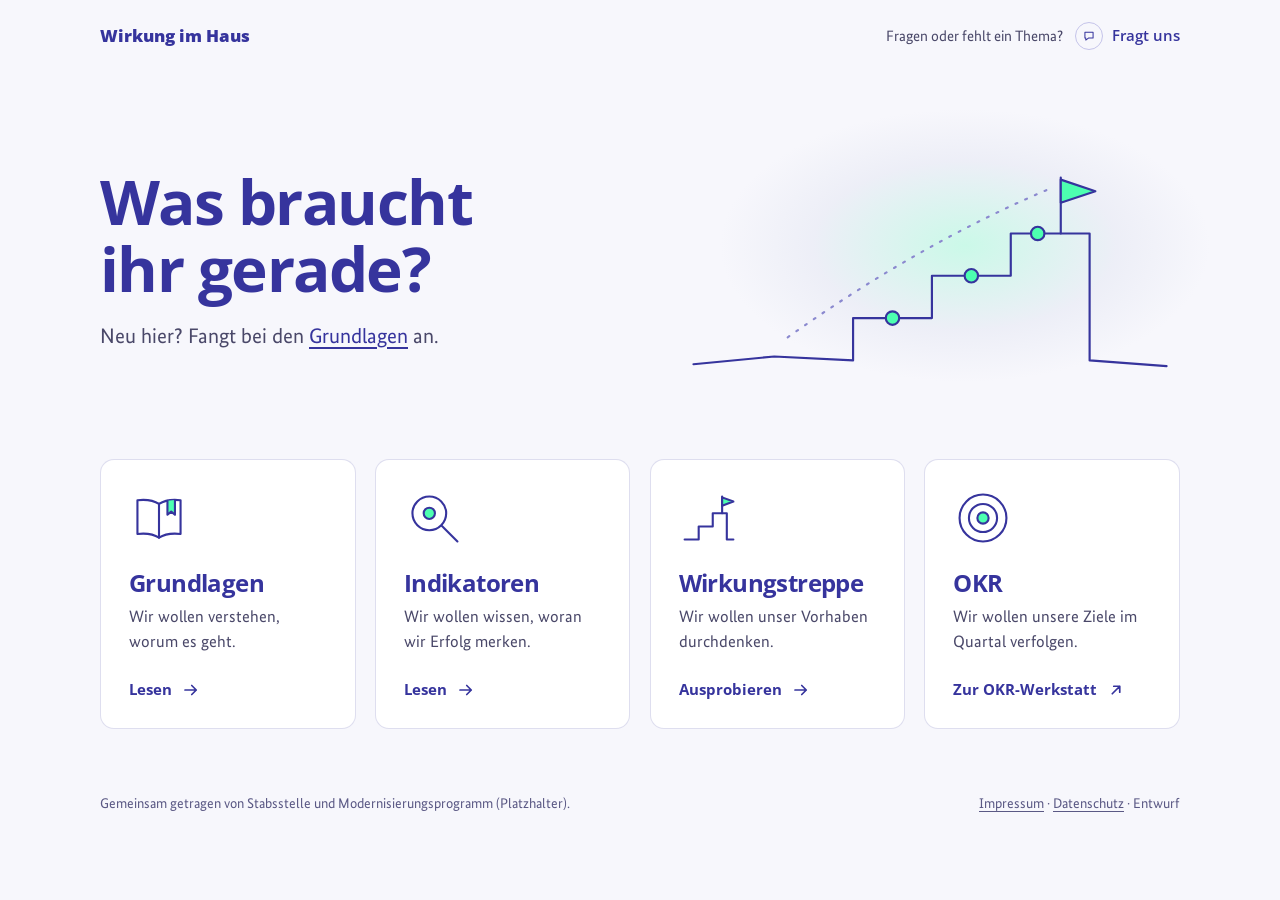
==== commit 433bb3e8: "Stand 26.11.2026" ====
--- a/index.html
+++ b/index.html
@@ -61,7 +61,7 @@
 
   <header class="top">
     <div class="brand">Wirkung im Haus</div>
-    <p class="kontakt">Fragen oder fehlt ein Thema? <a href="wer-macht-was.html">Fragt uns</a></p>
+    <p class="kontakt"><span>Fragen oder fehlt ein Thema?</span><a class="weg" href="wer-macht-was.html"><span class="kreis"><svg viewBox="0 0 24 24" aria-hidden="true"><path d="M5 5.5h14v10h-8l-4.5 3.5v-3.5H5z"/></svg></span><span class="text">Fragt uns</span></a></p>
   </header>
 
   <main>
--- a/gemeinsam.css
+++ b/gemeinsam.css
@@ -40,9 +40,14 @@
 .brand { font-family: var(--display); font-weight: 800; font-size: 17px; color: var(--blau); }
 
 header.top { flex-wrap: wrap; column-gap: 24px; row-gap: 6px; }
-.kontakt { font-size: 15px; color: var(--fg-2); }
-.kontakt a { font-family: var(--display); font-weight: 700; color: var(--blau); text-decoration: underline; text-decoration-thickness: 1.5px; text-underline-offset: 3px; }
-.kontakt a:hover { text-decoration-thickness: 2.5px; }
-.kontakt a:focus-visible { outline: 3px solid var(--blau); outline-offset: 3px; border-radius: 4px; }
+.kontakt { display: inline-flex; flex-wrap: wrap; align-items: center; gap: 4px 12px; font-size: 15px; color: var(--fg-2); }
+
+.weg { display: inline-flex; align-items: center; gap: 9px; font-family: var(--display); font-weight: 600; font-size: 15px; line-height: 1.3; color: var(--blau); text-decoration: none; background: none; border: 0; padding: 0; border-radius: 999px; cursor: pointer; }
+.weg .kreis { flex: none; width: 28px; height: 28px; border-radius: 50%; border: 1.5px solid var(--blau-20); display: grid; place-items: center; transition: background-color .25s var(--ease), border-color .25s var(--ease); }
+.weg .kreis svg { width: 14px; height: 14px; fill: none; stroke: currentColor; stroke-width: 1.75; stroke-linecap: round; stroke-linejoin: round; }
+.weg .text { text-decoration: underline; text-decoration-color: transparent; text-decoration-thickness: 1px; text-underline-offset: 4px; transition: text-decoration-color .25s var(--ease); }
+.weg:hover .kreis { background: var(--blau-10); border-color: var(--blau-40); }
+.weg:hover .text { text-decoration-color: currentColor; }
+.weg:focus-visible { outline: 3px solid var(--blau); outline-offset: 4px; }
 
 @media (prefers-reduced-motion: reduce) { * { transition: none !important; } }
